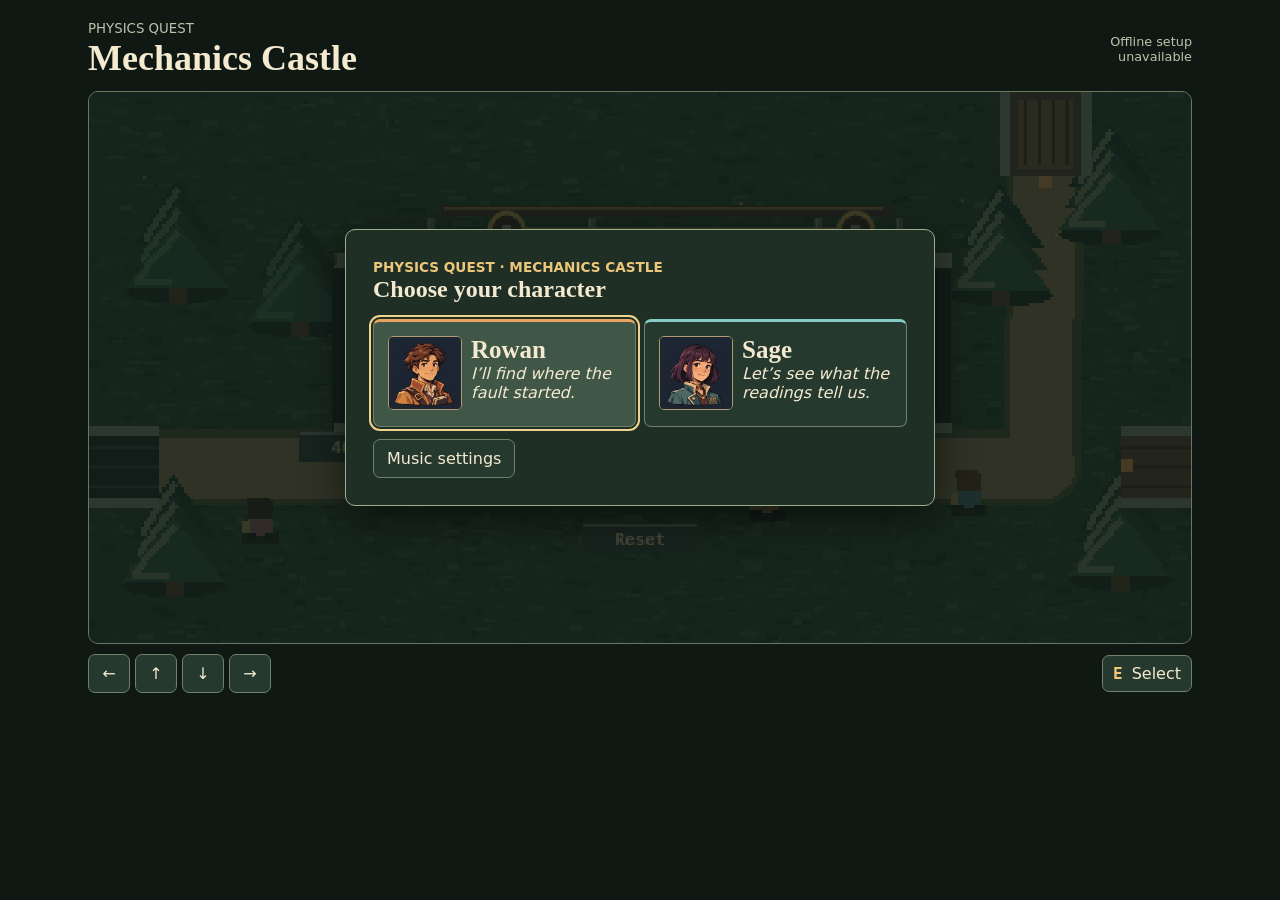
==== index.html @ 1dc8e298 "initial commit" ====
<!doctype html>
<html lang="en"><head><meta charset="utf-8"><meta name="viewport" content="width=device-width,initial-scale=1"><title>Physics Quest · Mechanics Castle</title>
<meta name="theme-color" content="#101813">
<link rel="manifest" href="manifest.webmanifest">
<link rel="icon" type="image/png" sizes="192x192" href="icons/icon-192.png">
<link rel="apple-touch-icon" sizes="180x180" href="icons/apple-touch-icon.png">
<script defer src="pwa.js"></script>
<link rel="preload" as="image" href="art/portraits/rowan.webp"><link rel="preload" as="image" href="art/portraits/sage.webp"><link rel="preload" as="image" href="art/portraits/mira-relieved.webp">
<style>
*{box-sizing:border-box}body{margin:0;background:#101813;color:#f4ead0;font:16px system-ui,sans-serif}main{max-width:1140px;margin:auto;padding:18px}header{display:flex;align-items:center;justify-content:space-between;gap:12px;margin-bottom:12px}h1,h2,h3{font-family:Georgia,serif;margin:0}h1{font-size:clamp(22px,4vw,36px)}small,.muted{color:#b9c5ab}button{font:inherit;color:#f4ead0;background:#26392e;border:1px solid #70816b;border-radius:7px;padding:9px 13px;cursor:pointer}button:hover,button:focus-visible{background:#405747;outline:2px solid #efd28b;outline-offset:2px}button:disabled{opacity:.5;cursor:default}.gold{background:#edc779;color:#251d12;border-color:#edc779;font-weight:700}.gold:hover,.gold:focus-visible{background:#ffe5aa}.stage{position:relative;border:1px solid #697860;border-radius:10px;overflow:hidden;background:#17241c}.frame{position:relative}canvas{width:100%;display:block;image-rendering:pixelated;aspect-ratio:2/1;background:#29362c}.modal{position:absolute;inset:0;background:#0b1510bd;display:grid;place-items:center;padding:12px;z-index:2}.sheet{width:min(590px,100%);max-height:100%;overflow:auto;background:#202f26;border:1px solid #9baf8c;padding:clamp(12px,3vw,27px);border-radius:10px;box-shadow:0 12px 40px #0008}.sheet p{line-height:1.5}.choices,.actions,.touch{display:flex;gap:8px;flex-wrap:wrap}.avatar{flex:1;text-align:left;min-width:145px;padding:14px}.avatar strong{display:block;font: bold 25px Georgia,serif}.avatar i{display:block}.avatar:first-child{border-top:3px solid #e7a35f}.avatar:last-child{border-top:3px solid #86cbc5}.status{padding:13px 16px;min-height:125px}.topline{display:flex;justify-content:space-between;gap:8px;align-items:baseline}.status p{margin:7px 0 10px;line-height:1.4}.touch{justify-content:space-between;margin-top:10px;align-items:center}.pad{display:flex;gap:5px}.pad button{touch-action:none;min-width:42px}.tag{color:#edc779;font-size:.85rem;font-weight:700}.selected{border-color:#efcf82;background:#485039}.meter{height:6px;background:#334139;border-radius:5px;overflow:hidden;margin:10px 0}.meter span{display:block;height:100%;background:#edc779}hr{border:0;border-top:1px solid #586b57}.notes{display:grid;gap:8px}details{padding:8px;background:#29392d;border-radius:4px}summary{cursor:pointer}button[hidden],div[hidden]{display:none}@media(max-width:600px){main{padding:8px}canvas{aspect-ratio:1.6;object-fit:contain}.sheet h2{font-size:22px}.sheet p{margin:7px 0}.touch small{display:none}}

.sheet.comic{width:min(650px,100%);padding:0;background:#eee0bd;color:#242935;border:3px solid #242935;border-radius:3px}
.sheet.comic{display:grid;grid-template-columns:34% 1fr;align-items:stretch}.comic-art{min-height:clamp(152px,29vw,312px);background-color:#263f49;background-image:url(comic.webp),radial-gradient(circle at 75% 25%,#cec19a 3%,transparent 25%),linear-gradient(152deg,#274852 0 38%,#73816a 39% 48%,#33413b 49%);background-size:300% 100%,cover,cover;background-repeat:no-repeat;background-position:0% 50%;border-right:4px solid #202530;animation:panel-in .44s ease-out both}
.panel-1{background-position:50% 50%;animation:panel-in .44s ease-out both, tremor .18s linear .3s 2}
.panel-2{background-position:100% 53%}
.comic-caption{align-self:center;padding:clamp(10px,2vw,20px)}.comic-caption p{margin:7px 0 12px}.comic-caption .tag{color:#674226}.comic-caption h2{font-size:clamp(22px,4vw,34px)}.comic-caption button{padding:6px 12px}
.map-section{margin:10px 0}.map-section h3{margin-bottom:4px}.map-grid{display:grid;grid-template-columns:repeat(3,minmax(0,1fr));gap:4px}.map-room{background:#34473d;border:1px solid #728473;text-align:center;padding:6px 3px;font-size:.8rem}.map-room.here{border-color:#ebca80;color:#ffdf99}
@keyframes panel-in{from{opacity:.2;filter:brightness(1.22)}to{opacity:1;filter:brightness(1)}}@keyframes tremor{25%{transform:translateX(2px)}75%{transform:translateX(-2px)}}@media(prefers-reduced-motion:reduce){.comic-art{animation:none}}@media(max-width:600px){.frame:has(.comic) canvas{min-height:270px}}

.sheet.interlude-sheet{display:block;background:#142223;color:#fff1c9}
.interlude{position:relative;isolation:isolate;min-height:clamp(215px,27vw,320px);display:grid;grid-template-rows:1fr auto;overflow:hidden}
.interlude-view{position:absolute;inset:-12%;z-index:-2;background:url(comic.webp) left 44% / 300% auto no-repeat;animation:establish 11s ease-out both}
.scene-1 .interlude-view{background-position:right 38%;animation:approach 11s ease-out both}
.interlude:before{content:'';position:absolute;inset:0;z-index:-1;background:linear-gradient(transparent,#101817af 42%,#101817 92%)}
.crawl-window{align-self:end;overflow:hidden;padding:0 22px;margin:35px 0 0;mask-image:linear-gradient(transparent,#000 25%)}
.crawl-window p{margin:0 auto;padding:17px 0 4px;max-width:46ch;font:clamp(17px,2vw,23px)/1.42 Georgia,serif;text-shadow:0 2px 3px #000;animation:caption-scroll 6.5s ease-out both}
.interlude-actions{padding:10px 22px 17px}
@keyframes caption-scroll{from{transform:translateY(100%);opacity:0}18%{opacity:1}to{transform:translateY(0);opacity:1}}
@keyframes establish{from{transform:scale(1.23) translateY(8%)}to{transform:scale(1.03) translateY(-4%)}}
@keyframes approach{from{transform:scale(1.02) translateY(-7%)}to{transform:scale(1.21) translateY(6%)}}
@media(prefers-reduced-motion:reduce){.interlude-view,.crawl-window p{animation:none!important}}
 .sheet.vista{padding:0;max-width:640px;overflow:auto}.valley-view{height:clamp(90px,22vw,240px);background:#567261 url(art/valley.webp) center 56%/cover no-repeat}.valley-caption{padding:16px 20px}.valley-caption p{margin:7px 0 12px}
.region-map{width:100%;display:block;margin:12px 0;border:2px solid #998459;border-radius:4px}
.key-choice{outline:2px solid #ffe29b;outline-offset:2px} .dialog-choices{display:grid;gap:8px} .dialog-choices button{text-align:left}
.dialog-choices button:hover:not(:focus-visible):not(.key-choice){background:#26392e;outline:none}
.dialog-choices button.asked:hover:not(:focus-visible):not(.key-choice){background:#353e36}
.operator-prompt{color:#f7d891;font-weight:700}.operator-prompt[hidden]{display:none}
.map-plan{font-size:.85rem;margin:5px 0;color:#d7d8b4}.notes+h3{margin-top:12px}
.asked{background:#353e36;color:#abb3a3;border-color:#60695d}.sheet.robot-story{display:grid;grid-template-columns:36% 1fr;padding:0;background:#eee0bd;color:#242935}.robot-art{background-image:url(art/guardian-comic.webp);background-size:300% 100%;min-height:275px;animation:panel-in .44s ease-out both}.robot-art.panel-0{background-position:left}.robot-art.panel-1{background-position:center}.robot-art.panel-2{background-position:right}@media(prefers-reduced-motion:reduce){.robot-art{animation:none}}
 .sheet.research-sheet{width:96%;max-width:950px;padding:0;background:#eadbb2;color:#312b24;border:4px solid #6f553b;box-shadow:0 8px 55px #000b;border-radius:3px}
.plan-paper{padding:clamp(10px,3vw,28px)}.plan-paper.book{background:#f0e2bd}.plan-paper.terminal{background:#e0e5cf}.plan-source{font-size:.86rem;text-transform:uppercase;letter-spacing:.09em;color:#625443;font-weight:750}
.plan-grid{display:grid;grid-template-columns:1.1fr 1fr;gap:clamp(8px,2vw,24px);align-items:center;margin:12px 0}.plan-grid h3{font-size:1rem}.plan-grid p{margin:5px 0 12px}.plan-diagram{margin:0;padding:8px;border:1px solid #a49273;background:#f7ecd3}.plan-diagram svg{display:block;width:100%}.plan-diagram figcaption{color:#544739;font-size:.87rem;text-align:center}
@media(max-width:620px){.plan-grid{grid-template-columns:1fr}.plan-diagram svg{max-height:130px}.sheet.robot-story{grid-template-columns:33% 1fr}}
.controller-actions kbd{display:inline-block;font-weight:750;margin-right:.25rem;color:#f0ca7a}.controller-actions{gap:5px}.controller-actions button{padding:8px 10px}.title-choices{margin-top:16px}.touch{align-items:center}.status[hidden]{display:none}
#resume button{margin-top:12px}
.journal-tabs{margin:12px 0;border-bottom:1px solid #586b57;padding-bottom:10px}
.journal-tabs [aria-current="true"]{color:#ffdf99;border-color:#e1bd75}
.journal-list{display:grid;gap:6px;margin:8px 0}.journal-list button{text-align:left}
.journal-checks{padding-left:22px}.journal-checks li{margin:5px 0}.journal-checks .done{color:#b9d4a0}
.instrument-reading{font-variant-numeric:tabular-nums}.instrument-reading li{margin:6px 0}
.sheet.field-sheet{width:min(650px,100%);padding:clamp(11px,2vw,23px);font-variant-numeric:tabular-nums}
.field-sheet p{margin:7px 0 10px}
.frame:has(.field-sheet)>canvas{min-height:430px}
#field-diagram{width:100%;max-height:195px;aspect-ratio:540/226;object-fit:contain;image-rendering:auto;background:#142721;border:1px solid #597567;border-radius:5px}
.field-actions{margin-top:10px}
@media(max-width:600px){.field-sheet button{padding:8px 10px}}
.plan-source{display:block}.tool-unlock{margin:12px 0;color:#624926;font-weight:750}
@keyframes portrait-in{from{opacity:.42;transform:translateX(-5px)}to{opacity:1;transform:none}}
@keyframes equipment-ready{50%{background:#f8edc5}}
.tool-unlock{display:inline-block;padding:4px 8px;border:1px solid #b79b6c;border-radius:4px;animation:equipment-ready .6s ease-out}
.sheet.speaker-sheet{width:min(680px,100%);background:linear-gradient(155deg,#293348,#17212f);border:1px solid #a69469;box-shadow:0 0 0 2px #121821,0 12px 40px #0009}
.speaker-turn{display:grid;grid-template-columns:clamp(76px,17vw,135px) minmax(0,1fr);gap:clamp(12px,2vw,22px);align-items:start;margin:0 0 14px}
.speaker-portrait{display:block;width:100%;height:auto;aspect-ratio:1;object-fit:contain;background:#202735;border:1px solid #af9b73;border-radius:5px;animation:portrait-in .17s ease-out}
.speaker-turn h2{color:#f1ce88}.speaker-text{display:grid;margin:5px 0;line-height:1.5}.speaker-text span{grid-area:1/1}.speech-reserve{visibility:hidden}
.sr-only{position:absolute;width:1px;height:1px;overflow:hidden;clip-path:inset(50%)}
.speaker-sheet button{background:#263649;border-color:#758397}.speaker-sheet button.asked{background:#28323f;color:#bcc3c8}
.speaker-sheet .gold{background:#edc779;color:#251d12;border-color:#edc779}
.speaker-sheet .key-choice{outline-color:#ffe29b}.speaker-sheet .gold:hover,.speaker-sheet .gold:focus-visible{background:#ffe5aa}
.speaker-sheet .dialog-choices button:hover:not(:focus-visible):not(.key-choice){background:#263649}
.speaker-sheet .dialog-choices button.asked:hover:not(:focus-visible):not(.key-choice){background:#28323f}
.avatar .speaker-portrait{float:left;width:clamp(44px,7vw,74px);margin:0 9px 2px 0}
@media(max-width:600px){.frame:has(.speaker-sheet) canvas{min-height:278px}.speaker-turn{gap:10px}}
@media(prefers-reduced-motion:reduce){.speaker-portrait,.tool-unlock{animation:none}}
#offline-status{font-size:.8rem;color:#b9c5ab;max-width:14ch;text-align:right;margin:0}
</style></head><body><main><header><div><small>PHYSICS QUEST</small><h1>Mechanics Castle</h1></div><p id="offline-status" role="status" hidden></p></header>
<section class="stage" aria-label="Mechanics Castle game"><div class="frame"><canvas width="720" height="360" aria-label="Top-down view of the current room"></canvas><div class="modal" id="modal" hidden><div class="sheet" id="sheet" role="dialog" aria-modal="true" aria-label="Game dialogue"></div></div></div>
<div class="status" id="status" hidden><div class="topline"><h2 id="room"></h2><span class="tag" id="floor"></span></div><div class="meter" id="completion" role="progressbar" aria-label="Mechanics Castle completion" aria-valuemin="0" aria-valuemax="7" aria-valuenow="0"><span id="progress"></span></div><p class="operator-prompt" id="operator-prompt" aria-live="polite" hidden></p><p id="feedback" aria-live="polite"></p><div class="actions" id="actions"></div></div></section>
<footer class="touch"><div class="pad" aria-label="Directional pad"><button data-key="ArrowLeft" aria-label="Left">←</button><button data-key="ArrowUp" aria-label="Up">↑</button><button data-key="ArrowDown" aria-label="Down">↓</button><button data-key="ArrowRight" aria-label="Right">→</button></div><div class="choices controller-actions"><button id="interact"><kbd>E</kbd> Select</button><button id="card" hidden><kbd>C</kbd> Back / Card</button><button id="notes" hidden><kbd>N</kbd> Research</button><button id="menu" hidden><kbd>P</kbd> Menu</button></div></footer></main>
<script src="audio/music-manager.js"></script>
<script src="scenery.js"></script>
<script src="gameplay.js"></script>
<script src="science-labs.js"></script>
<script src="valley-investigations.js"></script>
<script src="portraits.js"></script>
<script>
'use strict';
const rooms = [
 {name:'Castle approach', floor:'Intro', kind:'lift', title:'Which way will it move?', card:'Gravity pulls the lift down. The rope pulls up. Which force needs to be larger to start lifting the platform?', goal:'Mira is stranded on the lift. Approach the marked controls and inspect the counterweights.', options:['Light counterweight','Heavy counterweight'], result:['The downward force wins. The platform settles lower.','The rope pulls harder than gravity pulls down. Mira reaches the landing.'], win:1},
 {name:'Cart track', floor:'First floor', kind:'cart', title:'Watch the gaps', card:'The tracker marks the cart at equal time intervals. Wider gaps mean the cart traveled farther in the same amount of time.', goal:'The gate opens briefly. Find the release setting that gets the cart there during the opening.', options:['Shallow ramp','Steep ramp'], result:['The cart arrives after the gate closes. Its position marks are close together.','The cart reaches the gate in time. The growing gaps show it speeding up.'], win:1},
 {name:'Lever gate', floor:'First floor', kind:'lever', title:'Farther from the hinge', card:'The same perpendicular pull produces a greater torque farther from the hinge. Look for the pivot before choosing a handle.', goal:'Use the same pull at either handle to turn the gate against its latch.', options:['Near handle','Far handle'],result:['The gate shifts, but the latch holds.','The longer lever arm produces enough torque to open the gate.'],win:1},
 {name:'Transfer track',floor:'Second floor',kind:'transfer',title:'Mass, speed, and direction',card:'Momentum depends on mass and velocity. At the same speed, the heavier cart has more momentum to share when the carts couple.',goal:'Choose an incoming cart that can move the receiving cart far enough to trip the latch. Both start at the same launch speed.',options:['4 kg cart','2 kg cart'],result:['The coupled carts reach the latch.','The carts couple and move, but stop short of the latch.'],win:0},
 {name:'Balancing bridge',floor:'Second floor',kind:'bridge',title:'Balance around the pivot',card:'A lighter load can balance a heavier load by sitting farther from the pivot. Compare the mass and distance on each side.',goal:'Balance a 4 kg load that sits 1 m left of the pivot. Place a 2 kg counterweight on the right.',options:['1 m from pivot','2 m from pivot','3 m from pivot'],result:['The fixed load still tips the bridge left.','The turning effects balance. The bridge stays level.','The counterweight tips the bridge right.'],win:1},
 {name:'Hydraulic gate',floor:'Second floor',kind:'fluid',title:'One pressure, two pistons',card:'At the same pressure, a larger piston pushes with more force. For the same volume of fluid, it also moves a shorter distance.',goal:'Both pistons get the same pressure. Choose the one that can lift the heavy gate.',options:['Wide piston','Narrow piston'],result:['The wide piston moves a short distance with enough force to lift the gate.','The narrow piston moves farther unloaded. Under the gate, it cannot lift the load.'],win:0},
 {name:'Flywheel Guardian',floor:'Guardian chamber',kind:'boss',title:'Opposing momentum',card:'Match the guardian’s momentum magnitude and launch in the opposite direction. The carts must have zero total momentum for the brake to engage.',goal:'Read the guardian’s direction. Select a cart and launch it from the opposite end of the track.',options:['2 kg × 3 m/s','5 kg × 2 m/s']}
];
const canvas=document.querySelector('canvas'), ctx=canvas.getContext('2d');
const $=id=>document.getElementById(id);
const keys=new Set();
const avatars={Rowan:{coat:'#b35f35',hair:'#43251d',line:'I’ll find where the fault started.'},Sage:{coat:'#3e9b98',hair:'#372447',line:'Let’s see what the readings tell us.'}};
const consolePoint={x:360,y:260}, exit={x:650,y:178};
let avatar='', roomIndex=0, player={x:80,y:245,facing:'south',walking:false}, acquired=new Set();
let passed=false, busy=false, previous=0, time=0, animation=null, finished=false, uiZone='', attemptId=0;
const room=()=>rooms[roomIndex];
let choosing=false, choiceIndex=0, onTitle=true, sessionId=0;
let roomTransition=null, roomEntry=null;
let speech=null, repairFlash=null;
const motionPreference=window.matchMedia?.('(prefers-reduced-motion: reduce)');
const reducedMotion=()=>Boolean(motionPreference?.matches);
const gameMode=()=>adventure.state({onTitle,modal:!$('modal').hidden,choosing,busy,avatar,transitioning:Boolean(roomTransition)});
function canMove(){return gameMode()==='exploration';}
function canSelect(){return ['overlay','apparatus'].includes(gameMode());}
function selectDirection(direction){
 const lab=currentLab();
 if(lab?.adjust&&choosing&&$('modal').hidden){
  scienceLabs.adjust(lab,['ArrowLeft','ArrowDown'].includes(direction)?-1:1);
  say(dialInstructions(lab));
  renderActions();return;
 }
 if(canSelect())setChoice(choiceIndex+(['ArrowLeft','ArrowUp'].includes(direction)?-1:1));
}
function bringIntoView(choice){
 if(!$('modal').hidden){
  const sheet=$('sheet'), item=choice.getBoundingClientRect(), panel=sheet.getBoundingClientRect();
  if(item.bottom>panel.bottom-8)sheet.scrollTop+=item.bottom-panel.bottom+8;
  if(item.top<panel.top+8)sheet.scrollTop-=panel.top-item.top+8;
 }
}
function menuButtons(){
 if(!$('modal').hidden)return [...$('sheet').querySelectorAll('button, summary')].filter(item=>!item.disabled);
 return choosing?[...$('actions').children].filter(item=>!item.disabled):[];
}
function setChoice(index){
 const choices=menuButtons();
 if(!choices.length)return;
 choiceIndex=(index+choices.length)%choices.length;
 choices.forEach((choice,i)=>choice.classList.toggle('key-choice',i===choiceIndex));
 choices[choiceIndex].focus({preventScroll:true});
 if(!speech||speech.complete||choiceIndex!==0)bringIntoView(choices[choiceIndex]);
}
function confirmChoice(){
 if(speech&&!speech.complete){revealSpeech();return;}
 if(choosing&&$('modal').hidden&&currentLab()?.adjust){runLabDial();return;}
 const choices=menuButtons();
 if(choices.length){choices[Math.min(choiceIndex,choices.length-1)].click();return;}
 interact();
}
function cancelChoice(){
 if(!$('modal').hidden){
  const dismiss=$('sheet').querySelector('#dismiss, #comic-skip');
  dismiss?.click();
  return;
 }
 if(busy||roomTransition)return;
 if(cancelLabControl())return;
 if(choosing){choosing=false;renderActions();return;}
 discovery();
}
const close=()=>{speech=null;$('sheet').classList.remove('vista','research-sheet','robot-story','speaker-sheet','field-sheet');$('modal').hidden=true;keys.clear();syncUtilityButtons();$('interact').focus({preventScroll:true});};
function dialog(html,{focus=true}={}){
 speech=null;
 $('sheet').classList.remove('research-sheet','robot-story','speaker-sheet','field-sheet');
 keys.clear();padKeys.clear();choiceIndex=0;$('sheet').innerHTML=html;$('modal').hidden=false;syncUtilityButtons();
 $('sheet').scrollTop=0;
 for(const direction of priorPadDirections)blockedPadDirections.add(direction);
 if(focus)setChoice(0);
}
function portraitMarkup(name,mood){
 const portrait=portraits.get(name,mood);
 return portrait?'<img class="speaker-portrait" src="'+portrait+'" alt="" width="240" height="240">':'';
}
function showSpeech(name,message,mood,actions,{focus=true}={}){
 dialog('<div class="speaker-turn">'+portraitMarkup(name,mood)+'<div><h2>'+name+'</h2>'+
  '<p class="speaker-text"><span class="sr-only" aria-live="polite">'+message+'</span>'+
  '<span class="speech-reserve" aria-hidden="true">'+message+'</span>'+
  '<span id="speech-text" aria-hidden="true"></span></p></div></div>'+actions,{focus:false});
 $('sheet').classList.add('speaker-sheet');
 speech={text:message,start:performance.now(),count:0,complete:false};
 if(reducedMotion())revealSpeech();
 else{advanceSpeech(speech.start);syncUtilityButtons();}
 if(focus)setChoice(0);
}
function revealSpeech(){
 $('speech-text').textContent=speech.text;
 speech.complete=true;
 syncUtilityButtons();
}
function advanceSpeech(now){
 if(!speech||speech.complete)return;
 const count=Math.min(speech.text.length,4+Math.max(0,Math.floor((now-speech.start)/13)));
 if(count===speech.text.length){revealSpeech();return;}
 if(count!==speech.count){
  $('speech-text').textContent=speech.text.slice(0,count);
  speech.count=count;
 }
}
function button(parent,label,handler,style=''){
 const el=document.createElement('button');el.textContent=label;el.className=style;
 el.addEventListener('click',handler);parent.append(el);return el;
}
function openMusicSettings(back){
 dialog('<h2>Music settings</h2><p id="music-level" aria-live="polite"></p><div class="choices" id="music-buttons"></div><hr><button class="gold" id="dismiss">Back</button>');
 function refresh(){
  $('music-level').textContent='Music volume · '+music.volume+'%'+(music.muted?' · Muted':'');
  mute.textContent=music.muted?'Unmute':'Mute';
 }
 function adjust(step){music.setPreferences(music.volume+step,music.muted);refresh();}
 button($('music-buttons'),'Volume −5%',()=>adjust(-5));
 button($('music-buttons'),'Volume +5%',()=>adjust(5));
 const mute=button($('music-buttons'),'Mute',()=>{music.setPreferences(music.volume,!music.muted);refresh();});
 $('dismiss').onclick=back;
 refresh();
 setChoice(0);
}
function say(text){$('feedback').textContent=text;}
function intro(){
 music.setTheme(null);
 setTitleScreen(true);
 dialog('<span class="tag">PHYSICS QUEST · MECHANICS CASTLE</span><h2>Choose your character</h2><div class="choices title-choices" id="avatars"></div><div id="resume"></div>');
 for(const name of Object.keys(avatars)){
  const choice=button($('avatars'),name,()=>chooseStart(name),'avatar');
  choice.innerHTML=portraitMarkup(name)+'<strong>'+name+'</strong><i>'+avatars[name].line+'</i>';
 }
 if(avatar||savedRun)button($('resume'),avatar?'Resume current run':'Continue as '+savedRun.avatar+' · '+rooms[savedRun.room].name,resumeRun);
 if(avatar||savedRun||checkpoint)button($('resume'),'Reset saved progress',confirmResetProgress);
 button($('resume'),'Music settings',()=>openMusicSettings(intro));
 setChoice(0);
}
function start(name){avatar=name;close();loadRoom(0);}
function loadRoom(index){
 attemptId++;roomIndex=index;player={x:80,y:245,facing:'south',walking:false};happyReset();
 $('room').textContent=room().name;$('floor').textContent=room().floor;
 say(room().goal);renderActions();
}
function happyReset(){choosing=false;choiceIndex=0;passed=false;busy=false;animation=null;uiZone='';}
function notebook(){
 if(canMove())showNotebook();
}
function showNotebook(section='objectives',selectedCard){
 const tabs=[['objectives','Objectives'],['discoveries','Discoveries'],['equipment','Equipment']];
 const checkLine=(done,name,stage='Pending')=>'<li class="'+(done?'done':'')+'">'+name+' · '+(done?'Complete':stage)+'</li>';
 let page='';
 if(section==='objectives'){
  const checks=planOwners.filter(id=>id<6).map(id=>checkLine(reported.has(id),operators[id][4],solved.has(id)?'Report to '+operators[id][0]:'Pending')).join('');
  const route=surveyRead?'Survey recorded. Take the ridge road east to the dome. The service gate opens from Sandstone Pass.':'The survey marker is across the East Garden drawbridge.';
  page='<h3>Current objective</h3><p>'+objective()+'</p><h3>Mechanics Castle</h3><p>'+confirmedCount()+'/6 safety checks confirmed</p><ul class="journal-checks">'+checks+checkLine(finished,'Flywheel Guardian restart',reported.has(6)?'Read the diagnostics':solved.has(6)?'Report to '+operators[6][0]:'Pending')+'</ul><h3>Valley route</h3><ul class="journal-checks">'+checkLine(surveyRead,'East Garden survey','Optional')+checkLine(arrived,'E&amp;M Observatory entrance',finished?'Follow the ridge road east':'Unlock by restoring the Guardian')+'</ul><p>'+route+'</p>';
  if(finished){
   page+='<h3>Optional field investigations</h3><ul class="journal-checks">';
   for(const [id,station] of Object.entries(valleyInvestigations.stations)){
    const result=fieldReports.get(Number(id));
    page+='<li'+(result?' class="done"':'')+'><strong>'+station.name+'</strong> · '+station.site+
     (result?'<br>Prediction: '+station.choices[result.prediction]+'. '+valleyInvestigations.summary(Number(id),result):'')+'</li>';
   }
   page+='</ul>';
  }
 }else if(section==='discoveries'){
  page='<h3>Discovery cards · '+recovered.size+'/'+planOwners.length+'</h3><div class="journal-list" id="journal-cards"></div>'+
   (recovered.size?'':'<p>Inspect a drafting table, book, or computer in a research room to collect a card.</p>');
 }else{
  page='<h3>Available equipment</h3>';
  for(const [name,description] of Object.entries(scienceLabs.instruments)){
   if(!acquired.has(name))continue;
   const roomsRead=planOwners.filter(id=>scienceLabs.instrumentByRoom[id]===name&&recordedReadings.has(id)).map(id=>rooms[id].name);
   page+='<p><strong>'+name+'</strong><br>'+description+(roomsRead.length?'<br><small>Readings taken at '+roomsRead.join(', ')+'.</small>':'')+'</p>';
  }
  if(!acquired.size)page+='<p>New instruments come with the plans that teach you how to use them.</p>';
  else page+='<p class="muted">Use Research near an apparatus to take a reading.</p>';
 }
 const nav=tabs.map(([id,name])=>'<button id="journal-'+id+'"'+(id===section?' aria-current="true"':'')+'>'+name+'</button>').join('');
 dialog('<h2>Field notebook</h2><div class="choices journal-tabs">'+nav+'<button id="map">Map</button></div>'+page+'<hr><button class="gold" id="dismiss">Back to the room</button>',{focus:false});
 for(const [id] of tabs)$('journal-'+id).onclick=()=>showNotebook(id);
 $('map').onclick=mapView;
 $('dismiss').onclick=close;
 if(section==='discoveries'){
  const cards=planOwners.filter(id=>recovered.has(id));
  for(const id of cards)button($('journal-cards'),plans[id].title,()=>openPlan(id,false,undefined,()=>showNotebook('discoveries',id)));
  setChoice(cards.length?tabs.length+1+Math.max(0,cards.indexOf(selectedCard)):tabs.findIndex(([id])=>id===section));
 }else setChoice(tabs.findIndex(([id])=>id===section));
}
function ending(){
 finished=true;
 saveCheckpoint(10);
 refreshProgress();
 renderActions();
 guardianComic();
}

$('interact').onclick=confirmChoice;$('notes').onclick=useResearchTool;$('card').onclick=()=>usingPadLabels?goBack():cancelChoice();
function useResearchTool(){
 if(!canMove())return;
 const target=activeInteraction();
 if(target?.kind==='plan'){openPlan(room().planOwner,true,nearbySource());return;}
 const lab=currentLab();
 const control=target?.kind==='lab'?target.control:
  lab&&labDone()?scienceLabs.targets(lab).find(item=>item.id!=='reset'&&nearby(item.point,34)):null;
 if(control&&recovered.has(roomIndex)&&acquired.has(scienceLabs.instrumentByRoom[roomIndex])){
  takeReading(lab,control);
  return;
 }
 notebook();
}
function takeReading(lab,control){
 const instrument=scienceLabs.instrumentByRoom[lab.room];
 const first=!recordedReadings.has(lab.room);
 if(first){recordedReadings.add(lab.room);saveProgress();}
 const lines=scienceLabs.measurements(lab,control);
 const message=first?'Reading recorded in the Field Notebook.':'';
 const next=()=>{close();say(labDone()?objective():scienceLabs.goal(lab));};
 dialog('<h2>'+instrument+'</h2><p>'+rooms[lab.room].name+'</p><ul class="instrument-reading">'+lines.map(line=>'<li>'+line+'</li>').join('')+'</ul>'+(message?'<p class="muted">'+message+'</p>':'')+'<div class="choices"><button id="dismiss" class="gold">Back to the room</button><button id="reading-journal">Field Notebook</button></div>');
 $('dismiss').onclick=next;
 $('reading-journal').onclick=()=>showNotebook('equipment');
}
function goBack(){
 if(canSelect()||currentLab()?.carry)cancelChoice();
}
const inputActions={e:confirmChoice,c:cancelChoice,escape:goBack,n:useResearchTool,p:repairFrontMenu,x:useResearchTool};
const bindings={w:'ArrowUp',a:'ArrowLeft',s:'ArrowDown',d:'ArrowRight'};
window.addEventListener('keydown',e=>{
 const key=e.key.toLowerCase();
 const direction=bindings[key]||e.key;
 if(direction.startsWith('Arrow')){
  e.preventDefault();
  if(canSelect()){
   if(!e.repeat||$('modal').hidden)selectDirection(direction);
  }else if(canMove())keys.add(direction);
  return;
 }
 const action=inputActions[key];
 if(action){e.preventDefault();if(!e.repeat)action();}
 if(e.repeat&&['Enter',' '].includes(e.key))e.preventDefault();
});
window.addEventListener('keyup',e=>keys.delete(bindings[e.key.toLowerCase()]||e.key));
window.addEventListener('blur',()=>keys.clear());
document.querySelectorAll('[data-key]').forEach(el=>{
 el.onpointerdown=e=>{e.preventDefault();
  if(canSelect()){selectDirection(el.dataset.key);return;}
  if(!canMove())return;
  el.setPointerCapture(e.pointerId);keys.add(el.dataset.key);};
 el.onpointerup=el.onpointercancel=el.onlostpointercapture=()=>keys.delete(el.dataset.key);
});
const loadArt=name=>{const asset=new Image();asset.src='art/'+name;return asset;};
const roomImages=Array.from({length:24},(_,i)=>loadArt('room-'+i+'.webp'));
const foregroundArt=loadArt('foreground.png');
const personImages=Object.fromEntries([['#b35f35','rowan'],['#3e9b98','sage'],['#9b759a','mira'],['#817eaa','inez'],['#bf9360','teo']].map(([tone,name])=>[tone,loadArt(name+'-directions.png')]));
const vehicleImages={cart:loadArt('cart.png'),receiver:loadArt('receiver.png'),guardian:loadArt('guardian.png')};
const rect=(x,y,w,h,c)=>{ctx.fillStyle=c;ctx.fillRect(Math.round(x),Math.round(y),w,h);};
function label(text,x,y,color='#f4ead0',size=14){
 ctx.fillStyle=color;ctx.font='bold '+size+'px monospace';ctx.textAlign='center';ctx.fillText(text,x,y);
}
function line(x,y,x2,y2,color,width=3){
 ctx.strokeStyle=color;ctx.lineWidth=width;ctx.beginPath();ctx.moveTo(x,y);ctx.lineTo(x2,y2);ctx.stroke();
}
function sprite(x,y,look,walking=false,facing='east'){
 const img=personImages[look.coat];
 if(img?.complete&&img.naturalWidth){
  const step=walking?Math.floor(time*7)%2+1:0;
  ctx.drawImage(img,step*24,28*(['east','west','south','north'].indexOf(facing)),24,28,x-16,y-22,32,36);
  return;
 }
 rect(x-12,y+7,24,7,'#10191288');rect(x-8,y-3,16,12,look.coat);
 rect(x-9,y+7,6,5,'#252a31');rect(x+3,y+7+(walking?Math.sin(time*19)*4:0),6,5,'#252a31');
 rect(x-8,y-14,16,12,look.hair);if(facing!=='north'){rect(x-6,y-10,12,9,'#e9ba89');rect(x+(facing==='west'?-4:2),y-7,2,2,'#332b28');if(facing==='south')rect(x-4,y-7,2,2,'#332b28');}rect(x-9,y-16,15,5,look.hair);
 rect(x-12,y-1,5,8,'#b8a16a');
}
function cart(x,y,color,w=37){
 const img=vehicleImages[color==='#a8584a'?'guardian':color==='#849b8b'?'receiver':'cart'];
 if(img.complete&&img.naturalWidth){ctx.drawImage(img,x-w/2,y-23,w,30);return;}
 rect(x-w/2,y-16,w,14,color);rect(x-w/2+3,y-13,w-6,3,'#f5ddb76b');
 rect(x-w/2+4,y-3,8,8,'#1c2222');rect(x+w/2-12,y-3,8,8,'#1c2222');
}
function liftArt(a,p,lab){
 const rim=115, platform=rim+(a?(a.win?85*(1-p):85+12*p):85);
 const weight=134+(a?(a.win?85*p:-12*p):0);
 const stone='#677a70', edge='#9ba68e', brass='#d5ad66';
 rect(159,110,404,111,'#253a37');
 rect(172,115,382,94,'#142726');
 rect(183,117,360,92,'#101c20');
 for(let row=0;row<5;row++){
  const y=119+row*18;
  rect(173+row*3,y,30-row*3,16,stone);
  rect(524,y,29-row*3,16,stone);
  rect(202,y,322,2,'#283c3b');
 }
 rect(201,203,323,12,'#334949');
 for(let x=208;x<520;x+=30)rect(x,208,20,2,'#50615a');
 rect(160,105,404,10,edge);rect(160,216,404,7,edge);
 for(let x=160;x<564;x+=26)rect(x,106,2,8,'#56675e');
 rect(219,105,113,17,'#907756');
 for(let x=222;x<333;x+=11)rect(x,106,2,14,'#574632');
 for(const x of [221,326,474,527]){
  rect(x,82,5,131,'#6f8075');rect(x+1,83,1,129,'#a0a990');
 }
 rect(230,74,294,7,'#504339');rect(232,75,287,2,'#9b8057');
 const py=90;
 line(273,py,501,py,brass,3);
 line(273,py,273,platform-6,brass,3);
 line(501,py,501,weight-3,brass,3);
 for(const x of [273,501]){
  ctx.fillStyle='#4b3932';ctx.beginPath();ctx.arc(x,py,11,0,Math.PI*2);ctx.fill();
  ctx.strokeStyle=brass;ctx.lineWidth=3;ctx.stroke();
  rect(x-3,py-3,6,6,edge);
 }
 rect(235,platform-6,76,13,'#442f24');rect(235,platform-7,76,5,'#dcb078');
 for(let x=240;x<309;x+=10)rect(x,platform-6,2,8,'#926448');
 if(lab.load){
  rect(477,weight-5,48,19,'#4f5352');rect(479,weight-4,44,3,'#b3b7a9');
  label(lab.load+' N',501,weight+10,'#efdfad',11);
 }else{
  line(501,weight-4,501,weight+7,brass,3);
  line(501,weight+7,508,weight+7,brass,3);
 }
 if(!solved.has(0))sprite(273,platform-10,miraLook);
}

function equipment(){
 const lab=currentLab();
 if(lab&&[1,2,3,4].includes(lab.room)){scienceLabs.draw(lab,time,{rect,line,label},labDone());return;}
 const a=animation,p=a?Math.min(1,(time-a.start)/.95):0;
 const gold='#f0cb78', steel='#849b8b', dark='#273833';
 const kind=room().kind;
 if(kind!=='lift'){
  rect(108,70,504,131,'#18272b');rect(114,75,492,121,dark);
  for(let x=120;x<605;x+=22)rect(x,189,14,2,'#465b56');
  rect(111,72,498,3,'#708379');
  rect(111,197,498,3,'#12222a');
 }
 if(kind==='lift'){
  liftArt(a,p,lab);
 }else if(kind==='fluid'){
  hydraulicArt(a,p,lab);
 }else{
  line(135,156,586,156,steel,6);
  const direction=lab.heading;
  const phase=(time%2)/2;
  const gx=a?(direction>0?245:475)+direction*(a.win?96:156)*p:passed?360:360+direction*(phase*150-75);
  const cx=a?(a.side>0?135:585)+(gx-(a.side>0?135:585))*Math.min(1,p*1.22):135;
  cart(cx,155,gold,a?.index===1?42:31);
  guardianArt(gx,158,finished);
  label(finished?'GUARDIAN ONLINE':passed?'BRAKE LOCKED':'FAULT MODE  '+(direction>0?'→':'←'),360,83);
  if(!passed)label('Brake '+lab.brakes+'/2',360,189);
  for(const i of [0,1,2,3,4,5]){
   rect(128+i*15,83,9,8,'#977160');rect(129+i*15,84,7,5,reported.has(i)?'#a4dba3':'#603a31');
  }
 }
 if(lab&&!labDone())scienceLabs.draw(lab,time,{rect,line,label});
}
function hydraulicArt(attempt,p,lab){
 const pressure=(attempt?.pressure??lab.values.hydraulic)+' kPa';
 const fluid='#66bab9',casing='#99a397', brass='#bd9565';
 rect(153,88,414,101,'#1c302f');
 line(238,174,475,174,'#77877d',16);
 if(lab.piston!==null)line(357,174,lab.piston===0?238:475,174,fluid,7);
 rect(322,148,70,34,'#4e6862');
 rect(327,151,60,27,'#1c312f');
 label(pressure,357,171,'#c8ede0',12);
 for(const [i,x,w] of [[0,238,92],[1,475,40]]){
  const stroke=attempt?.win&&attempt.index===i?24*p:0;
  const tip=141-stroke;
  const edge=x-w/2;
  rect(edge-5,121,w+10,64,'#263e39');
  rect(edge,tip+7,w,178-tip,fluid);
  rect(edge-4,121,5,66,casing);rect(edge+w,121,5,66,casing);
  rect(edge-5,180,w+10,6,casing);
  rect(edge,tip,w,8,'#b9bfb2');rect(edge+2,tip,w-4,2,'#e0dac7');
  rect(x-7,tip-23,14,23,'#99a097');rect(x-4,tip-23,4,23,'#d3c9a3');
  rect(x-49,tip-40,98,17,'#695543');rect(x-46,tip-40,92,4,brass);
  for(const rivet of [-42,41])rect(x+rivet,tip-35,3,3,'#dbc49b');
  label(i===0?'200 cm²':'80 cm²',x,199,'#e7d6aa',11);
  if(attempt&&attempt.index===i){
   const lift=attempt.force+' N · '+(attempt.win?'Lift':'Holds');
   label(lift,x,94,attempt.win?'#a5de9f':'#edb184',12);
  }
 }
}
function guardianArt(x,y,healthy){
 const metal=healthy?'#a0a98d':'#ab7156';
 rect(x-32,y-31,64,29,'#303739');rect(x-28,y-34,56,27,metal);
 for(const side of [-1,1]){
  rect(x+side*25-9,y-43,17,22,'#806349');
  rect(x+side*37-5,y-26,10,17,'#55473b');
 }
 rect(x-14,y-57,28,18,'#5d5547');rect(x-12,y-54,24,10,'#263a3e');
 rect(x-7,y-52,4,5,healthy?'#a1edad':'#f29362');rect(x+3,y-52,4,5,healthy?'#a1edad':'#f29362');
 ctx.fillStyle='#3b4545';ctx.beginPath();ctx.arc(x,y-20,13,0,Math.PI*2);ctx.fill();
 ctx.strokeStyle='#d0b578';ctx.lineWidth=3;ctx.stroke();
 const phase=passed?0:time*11;
 for(let i=0;i<3;i++){const a=phase+i*Math.PI*2/3;line(x,y-20,x+Math.cos(a)*9,y-20+Math.sin(a)*9,'#e3c296',2);}
 if(!passed&&Math.sin(time*16)>.7){line(x-37,y-34,x-45,y-40,'#f5ad70',2);line(x+41,y-32,x+47,y-39,'#de8a62',2);}
}
const rectangle=(x,y,a,b,c,d)=>x>a&&x<b&&y>c&&y<d;
function furnitureCollision(x,y){
 if(roomIndex===0&&rectangle(x,y,160,564,105,223))return true;
 if(roomIndex===9&&rectangle(x,y,421,451,204,218))return true;
 if(roomIndex===9&&rectangle(x,y,410,429,56,69))return true;
 const lab=currentLab();
 if(lab&&!labDone()){
  const reset=scienceLabs.resetConsole(lab.room);
  if(rectangle(x,y,reset.x-reset.width/2,reset.x+reset.width/2,reset.y-reset.height/2,reset.y+reset.height/2))return true;
 }
 if(roomIndex>=9&&roomIndex<16)return false;
 if(!lab&&room().kind&&rectangle(x,y,342,380,246,257))return true;
 if([35,85,143,197,265,325].some(tx=>rectangle(x,y,tx*2-13,tx*2+47,61,69)))return true;
 if([3,5,6,8].includes(roomIndex)&&[31,320].some(tx=>rectangle(x,y,tx*2,tx*2+36,266,289)))return true;
 if(![3,5,6,8].includes(roomIndex)&&[26,70,267,317].some(tx=>rectangle(x,y,tx*2,tx*2+30,289,309)))return true;
 if(room().planOwner!==undefined){
  if(rectangle(x,y,...researchSource(room().planOwner).bounds)||rectangle(x,y,118,164,230,280))return true;
  if([32,105,239,321].some(tx=>rectangle(x,y,tx*2-18,tx*2+45,61,93)))return true;
 }
 return false;
}

function blocks(x,y){
 if(furnitureCollision(x,y))return true;
 if(treeCollision(roomIndex,x,y))return true;
 const station=valleyInvestigations.stations[roomIndex];
 if(station&&rectangle(x,y,station.x-30,station.x+30,station.y-19,station.y-4))return true;
 if(roomIndex===11)return x>326&&x<392&&(y<231||y>258);
 if(roomIndex===9&&y>87&&y<178&&(!gardenBridge||x<399||x>440))return true;
 if(roomIndex===13&&x>=485&&x<=599&&y<=166)return true;
 if(roomIndex===14&&x>=501&&x<=590&&y>=96&&y<=170)return true;
 if(roomIndex===14&&y>=72&&y<=190&&[56,90,124,158,192,226].some(tx=>Math.abs(x-tx*2)<19)&&[44,67,90].some(ty=>Math.abs(y-ty*2)<13))return true;
 if(roomIndex===12&&[[95,42],[139,55],[202,76],[261,49],[315,68]].some(([tx,ty])=>Math.abs(x-tx*2)<40&&y>ty*2-24&&y<ty*2+10))return true;
 if(room().kind&&roomIndex!==0)return rectangle(x,y,106,605,72,203);
 return false;
}
const controllerDirections=['ArrowUp','ArrowDown','ArrowLeft','ArrowRight'];
const padKeys=new Set(), blockedPadDirections=new Set();
const padButtons=[[0,confirmChoice],[1,goBack],[2,useResearchTool],[3,repairFrontMenu]];
let priorPadButtons=new Set(), priorPadDirections=new Set(), nextPadRepeat=0, usingPadLabels=false;
const controllerLabels=[['interact','E','A'],['card','C','B'],['notes','N','X'],['menu','P','Y']];
const held=key=>keys.has(key)||padKeys.has(key);
function updateGamepad(now){
 let pad;
 try{pad=Array.from(navigator.getGamepads?.()||[]).find(device=>device?.mapping==='standard');}catch{}
 padKeys.clear();
 if(Boolean(pad)!==usingPadLabels){
  usingPadLabels=Boolean(pad);
  for(const [id,key,padKey] of controllerLabels){
   const cap=$(id).querySelector('kbd');
   if(cap)cap.textContent=pad?padKey:key;
   if(id==='notes')$(id).lastChild.textContent=' Research';
   if(id==='card')$(id).lastChild.textContent=pad?' Back':' Back / Card';
  }
 }
 if(!pad){priorPadButtons.clear();priorPadDirections.clear();blockedPadDirections.clear();return;}
 const directions=new Set(controllerDirections.filter((key,i)=>pad.buttons[12+i]?.pressed));
 for(const key of blockedPadDirections)if(!directions.has(key))blockedPadDirections.delete(key);
 if(canSelect()){
  const available=[...directions].filter(key=>!blockedPadDirections.has(key));
  const direction=available.find(key=>!priorPadDirections.has(key))||(now>=nextPadRepeat?available[0]:null);
  if(direction){
   selectDirection(direction);
   nextPadRepeat=now+(priorPadDirections.has(direction)?160:330);
  }
 }else if(canMove()){
  for(const direction of directions)padKeys.add(direction);
 }
 priorPadDirections=directions;
 const down=new Set(padButtons.filter(([i])=>pad.buttons[i]?.pressed).map(([i])=>i));
 const pressed=padButtons.find(([i])=>down.has(i)&&!priorPadButtons.has(i));
 if(pressed){music.unlock();pressed[1]();}
 priorPadButtons=down;
}

function movementDirection(){return adventure.movement(Number(held('ArrowRight'))-Number(held('ArrowLeft')),Number(held('ArrowDown'))-Number(held('ArrowUp')));}
function frame(now){
 time=now/1000;
 const dt=Math.min(.04,(now-previous)/1000);
 previous=now;
 player.walking=false;
 if(canMove()){
  adventure.move(player,movementDirection(),184*dt,canStand);
  const target=activeInteraction();
  const current=target?(target.kind+(target.door?.dir||target.control?.id||target.studentId||'')):'';
  if(current!==uiZone){uiZone=current;renderActions();}
 }
 draw();requestAnimationFrame(frame);
}
// Door pairs use the same edge at both ends so the player enters at the matching threshold.
rooms.push(
 {name:'Great Hall',floor:'First floor',goal:'Find the track room to the west and the force workshop to the east. Their mechanisms release the stairwell lock.'},
 {name:'Lower landing',floor:'Second floor',goal:'Inspect the transfer track to the west and the balancing bridge to the east to open the pump passage.'},
 {name:'East garden',floor:'Castle grounds',goal:'A raised bridge spans the water channel. The gardener is on the near bank.'},
 {name:'Castle ridge',floor:'Valley road',goal:'The ridge trail forks. The stone road heads east and an orchard path climbs north.'},
 {name:'Stonebridge Crossing',floor:'Valley road',goal:'Take the stonebridge across the river and follow the road inland.'},
 {name:'Sandstone Pass',floor:'Desert',goal:'The observatory dome is visible to the east. An old service gate stands at the south trail.'},
 {name:'Desert Observatory',floor:'Desert',goal:'Follow the trail to the observatory entrance.'},
 {name:'Alder Orchard',floor:'Valley road',goal:'An optional irrigation test station sits west of the shelter. The service trail continues east.'},
 {name:'Service Gulch',floor:'Desert foothills',goal:'The optional survey turntable sits north of the wagon trail. The service gate leads to Sandstone Pass.'}
);
const labSessions=new Map(), fieldReports=new Map();
function currentLab(){
 if(!scienceLabs.title[roomIndex])return null;
 if(!labSessions.has(roomIndex))labSessions.set(roomIndex,scienceLabs.make(roomIndex,roomIndex===9?gardenBridge:solved.has(roomIndex),time));
 return labSessions.get(roomIndex);
}
function labDone(){return roomIndex===9?gardenBridge:passed;}
function labReady(){
 if(!consulted.has(roomIndex)){say('Talk to '+operators[roomIndex][0]+' beside the controls.');return false;}
 if(!recovered.has(roomIndex)){say(findPlan(roomIndex));return false;}
 return true;
}
function mountCounterweight(lab,control){
 if(control.id.startsWith('weight-')){
  if(lab.carry){say('Hang the load you are holding or use Back to return it.');return;}
  lab.carry=control.detail;
  say('Carrying a '+lab.carry+' N counterweight. Take it to the lift hook.');
 }else if(lab.carry){
  const previousLoad=lab.load;
  lab.load=lab.carry;lab.carry=null;
  say(lab.load+' N is on the hook.'+(previousLoad?' The previous load returned to the rack.':'')+' Pull the lift lever to test it.');
 }else if(lab.load){
  lab.carry=lab.load;lab.load=null;
  animation=null;
  say('Lifted the '+lab.carry+' N load off the hook. Back returns it to the rack.');
 }else{
  say('Pick up a marked counterweight and hang it here.');
 }
}
function testLift(lab){
 if(!lab.load){say('Hang a counterweight on the lift hook first.');return;}
 const difference=scienceLabs.liftDifference(lab.load), win=difference>0;
 animation={start:time,win};
 const message=lab.load+' N versus 520 N, a difference of '+Math.abs(difference)+' N. '+(win?'The counterweight descends and the lift rises.':'The platform is heavier, so it does not rise.');
 performTrial(lab,'lift',win,message,1.1,{onWin:walkMira});
}
function testBrake(lab,side){
 if(lab.cartIndex===null){say('Couple one of the marked carts before using a launcher.');return;}
 const {cart,guardian,total}=scienceLabs.brakeMomenta(lab.cartIndex,side,lab.heading);
 const stopped=total===0, win=stopped&&lab.brakes===1;
 animation={start:time,side,win:stopped,index:lab.cartIndex};
 const signed=value=>value>0?'+'+value:value<0?'−'+Math.abs(value):'0';
 const nextHeading=-lab.heading;
 const message=win?'Net momentum is zero on both passes. The brake locks.':
  stopped?'The first pass stops. The guardian now travels '+(nextHeading>0?'right':'left')+'. Use the opposite launcher for the return pass.':
  'The pair is still moving '+(total>0?'right':'left')+'. The brake cannot catch.';
 const reading='Cart '+signed(cart)+', guardian '+signed(guardian)+', total '+signed(total)+' kg·m/s (right is positive). ';
 performTrial(lab,'brake',win,reading+message,.98,{
  accepted:stopped,
  onSettle(){
   animation=null;
   if(stopped){
    lab.brakes++;
    if(!win)lab.heading=nextHeading;
   }
  }
 });
}

function useLabControl(control){
 const lab=currentLab();
 if(!lab||busy||labDone()||!labReady())return;
 if(control.id!=='reset'&&readingRequired(roomIndex)){takeReading(lab,control);return;}
 if(control.id==='reset'){
  labSessions.set(roomIndex,scienceLabs.make(roomIndex));
  attempts.delete(roomIndex);
  animation=null;
  say('Experiment reset. '+labTask(currentLab()));
 }else if(control.id.startsWith('weight-')||control.id==='lift-hook'){
  mountCounterweight(lab,control);
 }else if(control.id==='lift-lever'){
  testLift(lab);
 }else if(control.id.startsWith('piston-')){
  lab.piston=control.detail;
  animation=null;
  say('Pump routed to the '+scienceLabs.equipment.pistons[lab.piston].area+' cm² piston. Set the pressure at the pump dial.');
 }else if(control.id==='hydraulic'&&lab.piston===null){
  say('Connect one of the two piston ports first.');
 }else if(control.id.startsWith('cart-')){
  lab.cartIndex=control.detail;
  const cart=scienceLabs.equipment.carts[lab.cartIndex];
  say('Coupled '+cart.mass+' kg cart · '+cart.mass*cart.speed+' kg·m/s. Walk to a launcher.');
 }else if(control.id.startsWith('launcher-')){
  testBrake(lab,control.detail);
 }else if(control.id.startsWith('lane-')){
  const index=control.detail, run=scienceLabs.friction(index);
  lab.trial={...run,index,key:'friction',started:time};
  performTrial(lab,'friction',run.win,'The sled stopped after '+scienceLabs.number(run.distance)+' m. Target zone: 2.6–3.6 m.',run.speed/run.deceleration);
 }else if(control.id.startsWith('mass-')||control.id==='plate'){
  handleLabMass(lab,control);
 }else{
  lab.adjust=control.id;
  choosing=true;
  keys.clear();padKeys.clear();
  say(dialInstructions(lab));
 }
 renderActions();
}
function labTask(lab){
 return readingRequired(lab.room)
  ?'Use the '+scienceLabs.instrumentByRoom[lab.room].toLowerCase()+' at the apparatus to record a reading before testing.'
  :scienceLabs.goal(lab);
}
function dialInstructions(lab){
 const instruction='Use directions to adjust. Interact to test or Back to walk.';
 return lab.adjust==='torque'?instruction:scienceLabs.readout(lab)+' · '+instruction;
}
function handleLabMass(lab,control){
 if(control.id!=='plate'){
  if(lab.carry){say('You’re already holding '+lab.carry+' kg. Carry it to the plate or use Back to return it.');return;}
  lab.carry=control.detail;
  say('Holding '+lab.carry+' kg. Walk to the gold plate and interact.');
  return;
 }
 if(!lab.carry){
  if(lab.load){
   lab.carry=lab.load;lab.load=null;
   say('Lifted '+lab.carry+' kg from the plate. Use Back to return it to the rack.');
  }else say('The plate is empty. Pick up one marked block and carry it here.');
  return;
 }
 lab.load=lab.carry;lab.carry=null;
 music.playBlockCue();
 const acceleration=scienceLabs.acceleration(lab.load);
 const win=Math.abs(acceleration-3)<.05;
 lab.calibrated=win;
 if(win)music.playPlateCue();
 say(scienceLabs.result(lab,'mass',lab.load+' kg under 12 N accelerates at '+scienceLabs.number(acceleration)+' m/s². '+(win?'Calibration accepted. Use the force dial.':'Target: 3 m/s².'),win));
}
function cancelLabControl(){
 const lab=currentLab();
 if(lab?.adjust){
  lab.adjust=null;choosing=false;
  say(scienceLabs.goal(lab));renderActions();return true;
 }
 if(lab?.carry){
  lab.carry=null;say('The load is back on the rack.');renderActions();return true;
 }
 return false;
}
function runLabDial(){
 const lab=currentLab(), key=lab?.adjust;
 if(!key||busy)return;
 const value=lab.values[key];
 if(key==='hydraulic'){
  const force=scienceLabs.pistonForce(value,lab.piston), win=force>=600;
  animation={start:time,index:lab.piston,win,pressure:value,force};
  performTrial(lab,key,win,value+' kPa produces '+force+' N. The gate needs 600 N.',1.05);
 }else if(key==='crank'){
  const torque=scienceLabs.crankTorque(value), win=torque>=18;
  if(win)bridgeStart=time;
  performTrial(lab,key,win,value+' cm at 50 N produces '+torque+' N·m. The bridge needs 18 N·m.',.95,{
   onWin(){gardenBridge=true;bridgeStart=null;}
  });
 }else if(key==='momentum'){
  const run=scienceLabs.collision(value);
  lab.trial={...run,key,started:time};
  performTrial(lab,key,run.win,'The joined carts rolled '+scienceLabs.number(run.distance)+' m. Target zone: 1.7–2.3 m.',run.approachTime+run.coupledSpeed);
 }else if(key==='force'){
  const net=scienceLabs.force(value);
  performTrial(lab,key,net===0,'Net force: '+scienceLabs.netForceLabel(net)+'.',.75);
 }else{
  const net=scienceLabs.torque(value);
  performTrial(lab,key,Math.abs(net)<=2,'Net torque: '+scienceLabs.number(Math.abs(net))+' N·m'+(net?(net>0?' clockwise.':' counterclockwise.'):'.'),.75);
 }
}
function performTrial(lab,key,win,message,seconds,{accepted=win,onSettle,onWin}={}){
 const token=++attemptId;
 const dial=Boolean(lab.adjust);
 busy=true;choosing=false;
 say(key==='force'||key==='torque'?'Holding the setting to check equilibrium…':'Running the experiment…');
 renderActions();
 setTimeout(()=>{
  if(token!==attemptId)return;
  busy=false;
  onSettle?.();
  if(roomIndex!==9)passed=win;
  if(win)lab.adjust=null;
  choosing=dial&&!win;
  if(win)onWin?.();
  say(scienceLabs.result(lab,key,win?message+' Repair complete.':message,accepted));
  renderActions();
  if(win)saveProgress();
 },seconds*1000);
}

const plans={
 0:{name:'Lift service shed',dir:'west',title:'Lift load sheet',reading:'Mira and the platform weigh about 520 N together. The light counterweight weighs 400 N and the heavy one weighs 680 N.',principle:'The rope pulls up on the platform. With the lift at rest, compare the counterweight and platform loads to predict which way the platform will start moving.'},
 1:{name:'Timing booth',dir:'north',title:'Gate timing chart',reading:'The gate is open from 2 to 3 seconds after release. Previous runs reached it at 4 seconds on the shallow ramp and 2.5 seconds on the steep ramp.',principle:'On the tracker, wider spacing between successive marks means the cart covered more ground in the same time.'},
 2:{name:'Hinge workshop',dir:'north',title:'Lever workshop drawing',reading:'Both handles can be pulled with 30 N perpendicular to the lever. The near handle is 0.5 m from the hinge and the far handle is 1.5 m away. The latch needs 35 N·m to turn.',principle:'Multiply the perpendicular pull by the distance from the hinge to compare the available torques.'},
 3:{name:'Dispatch office',dir:'north',title:'Transfer track log',reading:'Both incoming carts travel at 2 m/s. The receiving cart is initially stationary and has a mass of 2 kg. They latch together on impact. The combined speed must reach at least 1.2 m/s to trip the catch.',principle:'Divide the incoming momentum by the combined mass to predict the coupled speed.'},
 4:{name:'Bridge survey room',dir:'north',title:'Bridge load diagram',reading:'The fixed 4 kg load sits 1 m left of the pivot. There are sockets 1 m, 2 m, and 3 m to the right, for a 2 kg counterweight.',principle:'To balance the bridge, the clockwise and counterclockwise torques must match. Both weights contain the same factor of g, so compare mass times distance.'},
 5:{name:'Pump service room',dir:'west',title:'Hydraulic service sheet',reading:'The pump supplies 40 kPa to either piston. The wider one has 200 cm² of area and the narrow one has 80 cm². The gate needs at least 600 N of upward force.',principle:'Pressure times area gives the piston force. At equal pressure the wider piston pushes harder and travels less distance for the same fluid volume.'},
 6:{name:'Brake control room',dir:'west',title:'Guardian brake procedure',reading:'The guardian carries 10 kg·m/s of momentum. The available carts carry 6 or 10 kg·m/s. The brake engages when a collision brings the coupled pair to rest.',principle:'Momentum has direction. On each pass match the magnitude and oppose the guardian’s current direction.'},
 9:{name:'Garden maintenance room',dir:'south',title:'Drawbridge crank sketch',reading:'The inner socket is 15 cm from the axle and the outer socket is 40 cm away. Both accept the same perpendicular push. The winch needs more turning torque than the inner socket can provide.',principle:'A longer lever arm gives more torque at the same applied force.'}
};
const researchFixtures={
 paper:{x:360,y:172,name:'Drafting table',kind:'paper',bounds:[316,406,126,167]},
 book:{x:230,y:150,name:'Reference book',kind:'book',bounds:[194,262,115,144]},
 terminal:{x:493,y:150,name:'Computer',kind:'terminal',bounds:[459,528,106,144]}
};
const sourceByPlan={0:'paper',1:'terminal',2:'book',3:'terminal',4:'paper',5:'book',6:'terminal',9:'book'};
function researchSource(owner){return researchFixtures[sourceByPlan[owner]];}
function nearbySource(){
 const source=researchSource(room().planOwner);
 return source&&nearby(source,37)?source:null;
}

const labPlans={
 0:{reading:'The occupied platform weighs 520 N. Carry a 400 N or 680 N test load to the hook and pull the lift lever.',principle:'The pulley connects the two sides. The heavier side descends and lifts the lighter side. Compare each counterweight with the occupied platform.'},
 5:{reading:'The pump can supply up to 40 kPa. The piston ports have areas of 200 cm² and 80 cm². Route the pump to a port, then adjust the pressure. The gate needs 600 N.',principle:'Force equals pressure × area. Convert kPa to Pa and cm² to m². For example, 10 kPa on 100 cm² gives 100 N.'},
 6:{reading:'The 2 kg cart launches at 3 m/s. The 5 kg cart launches at 2 m/s. The guardian carries 10 kg·m/s and reverses after the first successful stop.',principle:'Calculate momentum as mass × velocity. Coupled carts stop when their momenta cancel. The left launcher sends carts right, and the right launcher sends carts left.'},
 9:{reading:'Push perpendicular to the crank with 50 N. Slide its grip between 15 and 45 cm from the axle. The drawbridge needs at least 18 N·m of torque.',principle:'Torque equals force × distance from the axle. Use metres. For example, 50 N on a 20 cm lever produces 10 N·m.'},
 1:{title:'Friction and stopping distance',reading:'Each lane launches the same sled at 4 m/s. A gold band marks the target range, 2.6 to 3.6 m.',principle:'Friction acts opposite motion. With the same launch speed, stronger friction stops the sled sooner. Compare the distances and adjust your choice.'},
 2:{title:'Mass and balanced forces',reading:'First carry a test mass to the pressure plate. The accelerator applies 12 N and needs 3 m/s². Once it is calibrated, set the dial to balance a fixed 12 N rightward pull.',principle:'Net force equals mass × acceleration. For example, 8 N gives 2 m/s² to a 4 kg object. For balance, forces cancel when they have equal sizes and opposite directions.'},
 3:{title:'Momentum and coupled carts',reading:'The 4 kg cart hits a stationary 2 kg cart, and they stick. The joined carts enter a section that slows them by 1 m/s each second. Aim to stop in the gold band from 1.7 to 2.3 m beyond contact.',principle:'Momentum equals mass × velocity. Divide the incoming momentum by 6 kg to get the shared speed. For example, a shared speed of 1 m/s gives a stopping distance of 0.5 m on this brake.'},
 4:{title:'Balancing the bridge',reading:'A fixed 4 kg load is 1 m left of the pivot. Slide the 2 kg counterweight on the right until the bridge stays near level.',principle:'Torque depends on weight × distance from the pivot. The same gravity acts on both loads, so compare mass × distance on each side. For example, 2 kg at 3 m balances 3 kg at 2 m.'}
};
for(const [index,content] of Object.entries(labPlans)){
 Object.assign(plans[index],content);
 rooms[index].goal=scienceLabs.goals[index];
}
rooms[1].name='Friction track';
rooms[2].name='Force calibration';
plans[1].name='Track booth';
plans[2].name='Calibration workshop';
const planOwners=Object.keys(plans).map(Number);
const recovered=new Set(), recordedReadings=new Set();
const readingRequired=id=>scienceLabs.requiredReadings.includes(id)&&!recordedReadings.has(id);
for(const [i,owner] of planOwners.entries()){
 const plan=plans[owner];
 plan.room=16+i;
 rooms.push({name:plan.name,floor:rooms[owner].floor,planOwner:owner,goal:'Inspect the '+researchSource(owner).name.toLowerCase()+'.'});
}
function findPlan(owner){
 const plan=plans[owner];
 return 'Look for the '+plan.name+' through the '+plan.dir+' door.';
}
function researchDiagram(owner){
 const upward='#397d78',downward='#a25349',ink='#544739';
 const arrow=(x,y,u,v,name,lx,ly,color)=>{
  const a=Math.atan2(v-y,u-x), side=.52, h=9;
  const d='M'+x+' '+y+'L'+u+' '+v+'m'+(-h*Math.cos(a-side)+' '+-h*Math.sin(a-side))+'L'+u+' '+v+'l'+(-h*Math.cos(a+side)+' '+-h*Math.sin(a+side));
  return '<path d="'+d+'" fill="none" stroke="'+color+'" stroke-width="3"/><text x="'+lx+'" y="'+ly+'" fill="'+color+'" font-size="15" font-weight="700">'+name+'</text>';
 };
 const box=(x,y,w,h)=>'<rect x="'+x+'" y="'+y+'" width="'+w+'" height="'+h+'" rx="3" fill="#d7b781" stroke="'+ink+'" stroke-width="2"/>';
 const textAt=(x,y,label)=>'<text x="'+x+'" y="'+y+'" fill="'+ink+'" font-size="13" text-anchor="middle">'+label+'</text>';
 let title,content;
 if(owner===0||owner===5){
  title=owner===0?'Free-body diagram of the occupied platform':'Free-body diagram of the gate';
  content=box(117,62,64,35)+arrow(149,62,149,20,owner===0?'Tension':'Piston force',161,28,upward)+arrow(149,97,149,143,'Weight',161,137,downward)+textAt(149,84,owner===0?'Platform':'Gate');
 }else if(owner===1){
  title='Free-body diagram of the sled · side view';
  content=box(140,66,58,36)+'<path d="M30 105H308" stroke="'+ink+'" stroke-width="2"/>'+arrow(168,85,168,142,'Weight',182,140,downward)+arrow(168,85,168,21,'Normal force',181,25,upward)+arrow(168,85,66,85,'Friction',44,74,downward)+textAt(260,82,'Slides right');
 }else if(owner===2){
  title='Free-body diagram · left and right pulls';
  content=box(140,64,59,33)+arrow(159,82,61,82,'Left pull',38,68,upward)+arrow(181,82,279,82,'Right pull',250,68,downward)+textAt(170,130,'Opposite directions');
 }else if(owner===4){
  title='Free-body diagram of the bridge and its loads';
  content=box(43,73,252,15)+'<path d="M127 103L150 89l23 14z" fill="#a59172"/>'+arrow(150,73,150,27,'Pivot support',162,31,upward)+arrow(96,88,96,139,'4 kg weight',16,135,downward)+arrow(230,88,230,139,'2 kg weight',241,135,downward)+textAt(121,65,'1 m')+textAt(228,65,'Distance to choose');
 }else if(owner===9){
  title='Applied force and lever arm · top view';
  content=box(64,72,201,17)+'<circle cx="64" cy="80" r="10" fill="#847660"/><circle cx="136" cy="80" r="5" fill="#725849"/><circle cx="245" cy="80" r="5" fill="#725849"/>'+arrow(245,89,245,131,'Same pull',172,149,downward)+textAt(64,58,'Pivot')+textAt(136,58,'Near')+textAt(245,58,'Far');
 }else{
  title=owner===6?'Momentum before contact · opposing directions':'Momentum before contact · receiving cart at rest';
  content=box(33,70,63,40)+box(226,70,63,40)+arrow(46,52,111,52,'Incoming',38,35,upward)+(owner===6?arrow(280,52,213,52,'Guardian',223,35,downward):textAt(257,52,'At rest'));
 }
 return '<figure class="plan-diagram"><svg viewBox="0 0 340 155" role="img" aria-label="'+title+'">'+content+'</svg><figcaption>'+title+'</figcaption></figure>';
}

function openPlan(owner,collect=false,source,back=close){
 const plan=plans[owner];
 let unlocked='';
 if(collect){
  const newDiscovery=!recovered.has(owner);
  recovered.add(owner);
  const instrument=scienceLabs.instrumentByRoom[owner];
  if(!acquired.has(instrument)){acquired.add(instrument);unlocked=instrument;}
  if(newDiscovery)music.playDiscoveryCue();
  saveProgress();
  say(plan.title+' filed. Take the '+opposite[plan.dir]+' door back to '+rooms[owner].name+'.');
 }
 dialog('<div class="plan-paper '+(source?.kind||'paper')+'"><span class="plan-source">'+(source?.name||'Field notebook')+'</span><h2>'+plan.title+'</h2><div class="plan-grid"><div><h3>Measurements</h3><p>'+plan.reading+'</p><h3>How to reason it through</h3><p>'+plan.principle+'</p></div>'+researchDiagram(owner)+'</div>'+(unlocked?'<p class="tool-unlock">Equipment ready · '+unlocked+'</p>':'')+'<button class="gold" id="dismiss">'+(collect?'File in notebook':back===close?'Back to the room':'Back to discoveries')+'</button></div>');
 $('sheet').classList.add('research-sheet');
 $('dismiss').onclick=back;
}
const roomPairs={7:[1,2],8:[3,4]};
const pendingChecks=hall=>roomPairs[hall].filter(id=>!reported.has(id));
function roomDirections(hall){
 const pending=pendingChecks(hall);
 if(!pending.length)return hall===7?'Both checks are logged. Take the north stair to the lower landing.':'Both checks are logged. Take the north passage to the hydraulic gate.';
 const directions=pending.map(id=>rooms[id].name+' ('+(id===roomPairs[hall][0]?'west':'east')+')');
 return 'To open the north passage, finish and report the '+directions.join(' and ')+'.';
}
function objective(){
 const prompt=operatorPrompt();
 if(prompt)return prompt;
 if(room().planOwner!==undefined){
  const owner=room().planOwner;
  return recovered.has(owner)?'Take the '+opposite[plans[owner].dir]+' door back to '+rooms[owner].name+'.':'Inspect the '+researchSource(owner).name.toLowerCase()+' for the repair plan.';
 }
 if(operators[roomIndex]&&!labDone()){
  if(!recovered.has(roomIndex))return findPlan(roomIndex);
  return labTask(currentLab());
 }
 if(roomIndex===0){
  if(!discussed.has('Mira'))return 'Check in with Mira on the path. The north door leads into the castle.';
  return surveyRead?'Survey route recorded. Take the north door to the Great Hall.':'Take the north door to the Great Hall. The East Garden survey is an optional detour.';
 }
 if(roomPairs[roomIndex])return roomDirections(roomIndex);
 if(roomIndex===9)return surveyRead?'Survey route recorded. Return west to the courtyard.':'Cross the lowered drawbridge and inspect the survey marker on the north bank.';
 if(roomIndex===5)return 'Take the north door to the guardian chamber.';
 if(roomIndex===6)return finished?'Take the north door to Castle Ridge and follow the road to the observatory.':'Read the Flywheel Guardian’s diagnostic terminal at the east end of the chamber.';
 if(roomIndex===10&&surveyRead)return 'Follow your survey route east across Stonebridge. The orchard trail branches north.';
 if(roomIndex===13&&arrived)return 'You reached the E&M Observatory. The valley remains open for exploration.';
 if(roomIndex>=10&&roomIndex<16)return room().goal;
 return 'Return to the landing and follow the north passage toward the guardian.';
}

const fieldQuestions={
 0:['Do we know what the lift weighs?','The load sheet records the platform and Mira together. The counterweights are stamped with their individual weights.'],
 1:['Why launch each sled at the same speed?','That keeps the starting motion the same so you can compare the effect of the surfaces.'],
 2:['Why are there two steps?','First calibrate the accelerator with a test mass. Then adjust the opposing pull until the force bench is balanced.'],
 3:['What happens when the carts hit?','They latch together. The manual explains how to predict their new speed and where they will stop.'],
 4:['Why does the bridge tilt?','The fixed load and counterweight turn the bridge in opposite directions around the central pivot.'],
 5:['Does the pressure change between pistons?','The gauge reads the same pressure for both. Compare the force that pressure produces over each piston’s area.'],
 6:['Does it matter where I launch the cart?','It does. The robot reverses after the first pass, so look at its direction again before choosing a launch side.'],
 9:['Why did the garden crew put two sockets in the winch?','The sockets have different lever arms. The current is high today, so the crank needs enough turning force to overcome the load.']
};

const operators={
 0:['Lift operator Sol',443,266,'The lift stalled with Mira below the landing. I can’t tell which counterweight will lift her.','Lift limit switch','The heavier counterweight produces an upward net force on the occupied platform.','The heavier counterweight reduces the pull on the platform.'],
 1:['Track operator Fen',443,266,'The track relay needs a sled to stop in the gold zone. Each lane has a different surface.','Timing relay','The stopping distance changes with friction even though the sled starts at the same speed.','The stopping distance changes because each lane launches the sled at a different speed.'],
 2:['Workshop lead Lin',443,266,'The drive clutch needs a calibrated test mass and balanced pulls.','Drive clutch','The mass sets the acceleration, and equal pulls in opposite directions balance the bench.','A larger mass accelerates faster under the same force, and pulls in the same direction cancel.'],
 3:['Dispatcher Pax',443,266,'I can get the receiving cart moving, but it stops short of the catch.','Brake supply cart','The incoming cart shares its momentum with the stationary cart. A faster launch makes the joined pair roll farther.','The receiving cart gains speed without changing the motion of the incoming cart.'],
 4:['Bridge operator Uma',443,266,'The bridge keeps tilting under the fixed load.','Service platform lock','The 2 kg weight at 2 m balances the 4 kg weight at 1 m.','Both loads should sit at the same distance from the pivot.'],
 5:['Pump operator Dev',443,266,'The pump builds pressure, but the gate still won’t lift.','Hydraulic brake pressure','The wider piston has more area, so the same pressure produces more force.','The narrower piston makes more force because it travels farther.'],
 6:['Guardian technician Kit',443,266,'The guardian is racing on its test rail. The repair checks are in. The brake can only catch when the coupled pair comes to rest.','Guardian brake','The cart matches the guardian’s momentum magnitude and travels in the opposite direction. Their signed momenta add to zero.','The cart should travel in the same direction to cancel the guardian’s momentum.'],
 9:['Teo',481,213,'The drawbridge stayed up after the outage. I’m not getting enough torque at the winch.','East Garden drawbridge','The outer socket is farther from the axle, giving more torque at the same push.','The inner socket gives more torque because it’s closer to the axle.']
};
const consulted=new Set(), reported=new Set(), discussed=new Map();
const confirmedCount=()=>[0,1,2,3,4,5].filter(i=>reported.has(i)).length;
const operatorCoats={0:'#bc9361',1:'#927d5a',2:'#8199a3',3:'#94667d',4:'#63978d',5:'#b08e58',6:'#8f9d83',9:'#bf9360'};
const operatorPoint=()=>operators[roomIndex]?{x:operators[roomIndex][1],y:operators[roomIndex][2]}:null;
function refreshProgress(){
 const steps=confirmedCount()+Number(finished);
 $('progress').style.width=100*steps/7+'%';
 $('completion').setAttribute('aria-valuenow',steps);
 $('completion').setAttribute('aria-valuetext',confirmedCount()+' of 6 safety checks confirmed. Guardian '+(finished?'online.':'restart pending.'));
}
function needsReport(index){return !reported.has(index)&&(index===9?gardenBridge:solved.has(index));}
function operatorPrompt(){
 const operator=operators[roomIndex];
 if(!operator)return '';
 if(needsReport(roomIndex))return 'Talk to '+operator[0]+' to explain your repair and reopen the gate.';
 if(!consulted.has(roomIndex))return 'Talk to '+operator[0]+' beside the controls to begin.';
 return '';
}
function operatorNext(index){
 if(index===9){
  return surveyRead?'The survey route is in your notebook. Head west to the courtyard.':
   'Cross to the north bank and copy the route from the survey marker.';
 }
 if(index===0||index>=5)return objective();
 const hall=index<=2?7:8;
 const exit=links[index].find(door=>door.to===hall);
 return 'Head '+exit.dir+' back to the '+rooms[hall].name+'. '+roomDirections(hall);
}
function operatorTalk(index){
 const [name,,,concern,system,correct,incorrect]=operators[index];
 if(!consulted.has(index)){consulted.add(index);saveProgress();renderActions();}
 const repaired=index===9?gardenBridge:solved.has(index);
 if(needsReport(index)){
  showSpeech(name,'It’s working. What did you change?','happy','<div class="dialog-choices" id="topics"></div><hr><button id="dismiss">I’ll check my notes</button>',{focus:false});
  function answer(understood){
   if(!understood){
    showSpeech(name,'That doesn’t match what the instrument did. Check your plan, then tell me again.','thinking','<button id="dismiss">Back to the room</button>');
    $('dismiss').onclick=close;
    return;
   }
   reported.add(index);
   repairFlash={room:roomIndex,start:time};
   music.playRepairCue();
   saveProgress();
   refreshProgress();
   const next=operatorNext(index);
   say(next);
   renderActions();
   showSpeech(name,system+' confirmed. '+next,'celebratory','<button class="gold" id="dismiss">Back to the room</button>');
   $('dismiss').onclick=close;
  }
  const choices=index%2?[[incorrect,false],[correct,true]]:[[correct,true],[incorrect,false]];
  if(!discussed.has(name))discussed.set(name,new Set());
  const used=discussed.get(name);
  for(const [text,understood] of choices){
   const asked=used.has(text);
   button($('topics'),text+(asked?' · Tried':''),()=>{used.add(text);saveProgress();answer(understood);},asked?'asked':'');
  }
  $('dismiss').onclick=close;setChoice(0);return;
 }
 if(repaired){
  talk({name,greeting:system+' confirmed. '+operatorNext(index),mood:'happy',topics:[fieldQuestions[index]]});
 }else{
  const planTopic=recovered.has(index)
   ?['What should I try at the controls?',labTask(currentLab())]
   :['Where can I check the settings?',findPlan(index)+' Read the '+researchSource(index).name.toLowerCase()+'.'];
  talk({name,greeting:recovered.has(index)?'You found the plan. Let’s get the mechanism working.':concern,mood:recovered.has(index)?'explaining':'concerned',topics:[
   planTopic,fieldQuestions[index],
   ['What does this repair unlock?',index===9?'The lowered bridge opens the north bank and its survey marker.':system+' is part of the guardian’s restart checklist. The guardian will stay in fault mode until all the required checks are in.']
  ]});
 }
 say(objective());
}
function repairFrontMenu(){
 if(!canMove())return;
 showPauseMenu();
}
function showPauseMenu(){
 dialog('<h2>Paused</h2><div class="choices"><button id="dismiss" class="gold">Resume game</button><button id="pause-journal">Field notebook</button><button id="music-settings">Music settings</button><button id="title">Return to title screen</button></div>');
 $('pause-journal').onclick=()=>{close();notebook();};
 $('music-settings').onclick=()=>openMusicSettings(showPauseMenu);
 $('title').onclick=intro;
 $('dismiss').onclick=close;
}
const checkpointKey='physics-quest-checkpoints-v1';
const progressKey='physics-quest-progress-v2';
function loadProgress(){
 try{
  const current=JSON.parse(localStorage.getItem(progressKey)||'null');
  if(current?.version===2)return current;
 }catch{}
 try{
  const legacy=JSON.parse(localStorage.getItem(checkpointKey)||'null');
  if([10,13].includes(legacy?.area))return {unlocks:legacy};
 }catch{}
 return {};
}
function readCheckpoint(data=loadProgress().unlocks){
 if([10,13].includes(data?.area))return {area:data.area,survey:data.survey===true,shortcut:data.shortcut===true};
 return null;
}
const storedProgress=loadProgress();
let checkpoint=readCheckpoint(storedProgress.unlocks);
const isSavedRun=run=>run&&Object.hasOwn(avatars,run.avatar)&&Number.isInteger(run.room)&&Boolean(rooms[run.room]);
let savedRun=isSavedRun(storedProgress.run)?storedProgress.run:null;
function saveProgress(){
 if(!avatar||onTitle)return;
 if(checkpoint){
  checkpoint.survey ||= surveyRead;
  checkpoint.shortcut ||= shortcutOpen;
 }
 savedRun={
  avatar,room:roomIndex,entry:roomEntry,
  solved:[...solved],reported:[...reported],consulted:[...consulted],recovered:[...recovered],
  visited:[...visited],tools:[...acquired],readings:[...recordedReadings],fieldReports:[...fieldReports],
  discussed:[...discussed].map(([name,topics])=>[name,[...topics]]),
  gardenBridge,surveyRead,shortcutOpen,finished,vistaSeen,arrived
 };
 writeProgress();
}
function writeProgress(){
 try{localStorage.setItem(progressKey,JSON.stringify({version:2,unlocks:checkpoint,run:savedRun}));}catch{}
}
function saveCheckpoint(area){
 if(!checkpoint||checkpoint.area<area)checkpoint={area,survey:Boolean(checkpoint?.survey),shortcut:Boolean(checkpoint?.shortcut)};
 saveProgress();
}
function confirmResetProgress(){
 dialog('<h2>Reset saved progress?</h2><p>This clears your current run, discoveries, and unlocked starting areas on this browser. Music settings are kept.</p><button id="erase-progress">Reset progress</button> <button id="dismiss" class="gold">Keep progress</button>');
 $('erase-progress').onclick=()=>{
  clearSession();
  checkpoint=null;savedRun=null;
  // Remove the old unlock record so it cannot be restored by migration later.
  try{localStorage.removeItem(checkpointKey);}catch{}
  writeProgress();
  enter(0);
  intro();
 };
 $('dismiss').onclick=intro;
 setChoice(1);
}
function resumeRun(){
 if(avatar){
  setTitleScreen(false);close();renderActions();
  music.setTheme(chapterTheme(roomIndex,finished));
  return;
 }
 const run=savedRun;
 if(!run)return;
 clearSession();
 function restore(target,values,isAllowed){
  if(Array.isArray(values))for(const value of values)if(isAllowed(value))target.add(value);
 }
 const isChallenge=id=>Number.isInteger(id)&&planOwners.includes(id);
 for(const [target,values] of [[solved,run.solved],[reported,run.reported],[consulted,run.consulted],[recovered,run.recovered]]){
  restore(target,values,isChallenge);
 }
 restore(visited,run.visited,id=>Number.isInteger(id)&&Boolean(rooms[id]));
 restore(acquired,run.tools,tool=>Object.hasOwn(scienceLabs.instruments,tool));
 restore(recordedReadings,run.readings,isChallenge);
 if(Array.isArray(run.fieldReports)){
  for(const entry of run.fieldReports){
   if(!Array.isArray(entry)||!Number.isInteger(entry[0]))continue;
   const [id,result]=entry;
   const reading=valleyInvestigations.report(id,result?.prediction);
   if(reading)fieldReports.set(id,reading);
  }
 }
 for(const id of recovered)acquired.add(scienceLabs.instrumentByRoom[id]);
 if(Array.isArray(run.discussed))for(const pair of run.discussed){
  if(Array.isArray(pair)&&typeof pair[0]==='string'&&Array.isArray(pair[1])){
   discussed.set(pair[0],new Set(pair[1].filter(value=>typeof value==='string')));
  }
 }
 gardenBridge=run.gardenBridge===true;surveyRead=run.surveyRead===true;
 shortcutOpen=run.shortcutOpen===true;finished=run.finished===true;
 vistaSeen=run.vistaSeen===true;arrived=run.arrived===true;
 if(solved.has(0))Object.assign(mira,{x:235,y:252,walking:false});
 avatar=run.avatar;
 setTitleScreen(false);
 close();
 const entry=links[run.room].some(door=>door.dir===run.entry)?run.entry:null;
 enter(run.room,entry);
}
function syncUtilityButtons(){
 const unavailable=onTitle||!avatar||!$('modal').hidden||busy||Boolean(roomTransition);
 $('notes').hidden=unavailable;
 $('menu').hidden=unavailable;
 const verb=speech&&!speech.complete?'Reveal':!$('modal').hidden||onTitle?'Select':busy?'Wait':choosing?'Test':'Interact';
 $('interact').lastChild.textContent=' '+verb;
}
function setTitleScreen(active){
 onTitle=active;
 syncUtilityButtons();
 $('card').hidden=active;
 $('status').hidden=active;
}
function startCheckpoint(name,area){
 clearSession();
 surveyRead=checkpoint.survey;
 shortcutOpen=checkpoint.shortcut;
 if(surveyRead){gardenBridge=true;reported.add(9);consulted.add(9);recovered.add(9);}
 avatar=name;
 setTitleScreen(false);
 for(let i=0;i<=6;i++){
  solved.add(i);reported.add(i);consulted.add(i);recovered.add(i);
  acquired.add(scienceLabs.instrumentByRoom[i]);
  if(scienceLabs.requiredReadings.includes(i))recordedReadings.add(i);
 }
 Object.assign(mira,{x:235,y:252,walking:false});
 finished=true;
 vistaSeen=true;
 arrived=area===13;
 close();
 enter(area,area===10?'south':'west');
 say(area===10?'Guardian online. Choose a route to the E&M Observatory.':'E&M Observatory reached. Explore outside or follow the trail back west.');
}
const initialPeople=new Map();
const operatorFacing=new Map();
function clearSession(){
 sessionId++;attemptId++;
 roomTransition=null;roomEntry=null;repairFlash=null;
 labSessions.clear();fieldReports.clear();
 for(const list of [recovered,consulted,reported,solved,visited,acquired,recordedReadings,attempts,discussed])list.clear();
 operatorFacing.clear();
 shortcutOpen=false;
 gardenBridge=false;bridgeStart=null;surveyRead=false;
 finished=false;vistaSeen=false;arrived=false;
 avatar='';
 Object.assign(mira,{x:273,y:105,walking:false});
 for(const [id,person] of Object.entries(people)){
  if(!initialPeople.has(id))initialPeople.set(id,{...person});
  Object.assign(person,initialPeople.get(id),{waypoint:0,walking:false});
 }
 animation=null;
}
function chooseStart(name){
 if(!checkpoint){confirmStart(name,0,intro);return;}
 function startingAreas(){
  dialog('<h2>Choose a starting area</h2><p>Playing as '+name+'</p><div class="dialog-choices" id="title-choices"></div><hr><button id="dismiss">Change character</button>');
  const areas=[[0,'Mechanics Castle'],[10,'Castle Ridge']];
  if(checkpoint.area===13)areas.push([13,'E&M Observatory entrance']);
  for(const [area,label] of areas)button($('title-choices'),label,()=>confirmStart(name,area,startingAreas));
  $('dismiss').onclick=intro;
  setChoice(0);
 }
 startingAreas();
}
function confirmStart(name,area,goBack){
 const begin=()=>{
  if(area===0){clearSession();start(name);}
  else startCheckpoint(name,area);
 };
 if(!avatar&&!savedRun){begin();return;}
 dialog('<h2>Start a new run?</h2><p>This replaces your current run. Earned starting areas stay unlocked.</p><button id="restart">Start as '+name+'</button> <button id="dismiss" class="gold">Back</button>');
 $('restart').onclick=begin;
 $('dismiss').onclick=goBack;
 setChoice(1);
}

function guardianComic(){
 const pages=[
  ['The safety loop broke','The blackout knocked out the lift interlock, timing relay, clutch, service cart, platform lock, and hydraulic supply. The guardian lost its safety checks and stayed in fault mode.'],
  ['The brake could finally engage','Each confirmed repair restored part of the safety loop. You matched the guardian’s momentum in the opposite direction on each pass. The coupled pair stopped, and the restored brake clamped.'],
  ['Guardian online','With the wheel stopped and the safety checks confirmed, the restart worked. The recovered records show the valley’s faults are spreading. An offworld archive may explain how another civilization survived the same failure. Reach it through the E&M Observatory.']
 ];
 let page=0;
 function show(){
  const [title,body]=pages[page];
  dialog('<div class="robot-art panel-'+page+'" aria-hidden="true"></div><div class="comic-caption"><span class="tag">DISCOVERY · '+(page+1)+' / 3</span><h2>'+title+'</h2><p>'+body+'</p><button class="gold" id="robot-next">'+(page===2?'Return to the chamber':'Next panel')+'</button></div>');
  $('sheet').classList.add('robot-story');
  $('robot-next').onclick=()=>{if(page===2){close();say('Guardian online. Take the north door to Castle Ridge.');}else{page++;show();}};
 }
 show();
}

const threshold={
 north:{x:625,y:60,dx:0,dy:-1},south:{x:625,y:308,dx:0,dy:1},
 east:{x:678,y:245,dx:1,dy:0},west:{x:40,y:245,dx:-1,dy:0}
};
const opposite={north:'south',south:'north',east:'west',west:'east'};
const passages=[
 [0,'north',7,[0]],[0,'east',9,[]],
 [7,'west',1,[]],[7,'east',2,[]],[7,'north',8,[1,2]],
 [8,'west',3,[]],[8,'east',4,[]],[8,'north',5,[3,4]],
 [5,'north',6,[5]],[6,'north',10,[-1]],
 [10,'east',11,[]],[11,'east',12,[]],[12,'east',13,[]],
 [10,'north',14,[]],[14,'east',15,[]],[15,'north',12,[-2]]
];
passages.push(...planOwners.map(owner=>[owner,plans[owner].dir,plans[owner].room,[]]));
const links=rooms.map(()=>[]);
for(const [a,dir,b,required] of passages){
 links[a].push({dir,to:b,required});
 links[b].push({dir:opposite[dir],to:a,required:required.includes(-2)?required:[]});
}
const solved=new Set(), visited=new Set(), attempts=new Map();
let shortcutOpen=false;
const prerequisitesMet=door=>door.required.every(index=>index===-1?finished:index===-2?shortcutOpen:reported.has(index));
const challengeLatch=(door,from=roomIndex)=>Boolean(scienceLabs.title[from]&&door.to!==plans[from].room&&!reported.has(from));
const isOpen=(door,from=roomIndex)=>!challengeLatch(door,from)&&prerequisitesMet(door);
const nearby=(point,radius)=>Math.hypot(player.x-point.x,player.y-point.y)<radius;
$('menu').onclick=repairFrontMenu;
const nearDoor=()=>links[roomIndex].find(door=>nearby(threshold[door.dir],33));
const miraLook={coat:'#9b759a',hair:'#382e40'};
const mira={x:273,y:105,walking:false};
const people={8:{x:244,y:113,coat:'#ae7655',hair:'#55434b'},10:{x:468,y:231,coat:'#7e9160',hair:'#403c34'},11:{x:225,y:224,coat:'#637f98',hair:'#423540'},16:{x:461,y:201,coat:'#9a674d',hair:'#493434'},22:{x:250,y:201,coat:'#8f9d83',hair:'#443f39'},7:{x:487,y:118,coat:'#817eaa',hair:'#c2b39c'},9:{x:320,y:210,coat:'#bf9360',hair:'#41342d'},14:{x:542,y:188,coat:'#9c7659',hair:'#322d32'}};
const patrols={
 8:[[244,151],[280,151],[280,113],[244,113]],
 10:[[451,235],[475,267],[498,241],[468,231]],
 11:[[208,225],[213,255],[251,245],[225,224]],
 16:[[461,232],[490,232],[490,200],[461,201]],
 22:[[250,235],[219,236],[219,201],[250,201]],
 7:[[487,168],[544,168],[544,118],[487,118]],
 9:[[360,210],[360,239],[300,239],[300,210]],
 14:[[541,215],[478,223],[478,192],[542,188]]
};
// Students stand off the main paths so their questions are optional.
const students=Object.fromEntries(Object.entries({
 0:[['Ellis'],['June',575,263]],1:[['Rory'],['Lena']],2:[['Alex'],['Priya']],
 3:[['Finn'],['Nia']],4:[['Sam'],['Tess']],5:[['Ari'],['Eli']],
 6:[['Leah',202,291],['Owen',508,291]],
 7:[['Joss',120,272],['Mina',302,267],['Tali',569,180]],
 9:[['Noah'],['Zoe']]
}).map(([id,group])=>[id,group.map(([name,x,y],i)=>({
 name,x:x??[112,584][i],y:y??[281,286][i],
 coat:['#9b6d68','#557f87','#8a8055'][i],hair:['#3f3430','#654936','#40313f'][i]
}))]));
const studentQuestions={
 0:['Do I compare the counterweight with just Mira, or do I count the platform too?','When the platform rises, which way does the counterweight move?','If the two sides weighed the same, would the lift start moving on its own?'],
 1:['Why do all three sleds need the same starting speed for a fair comparison?','Does friction point in the same direction as the sled’s motion or against it?','If a sled overshoots the gold band, should I try a rougher surface?'],
 2:['If the force stays the same, does a heavier block accelerate more or less?','If two pulls are equal but point in opposite directions, what is the net force?','Which numbers from the plan should I use to find the test mass?'],
 3:['When the carts stick together, what mass should I use to find their shared speed?','Does the cart that starts at rest bring any momentum to the collision?','If the joined carts stop short, what happens if I raise the launch speed?'],
 4:['Can the lighter block balance the heavier one if I slide it farther from the pivot?','Do I measure from the edge of the bridge or from the pivot?','If the bridge tips toward the movable weight, should I slide it closer to the pivot?'],
 5:['If both pistons get the same pressure, why might one push harder?','How do I convert square centimetres to square metres before multiplying?','Should I compare the piston force with the gate’s weight before picking a pressure?'],
 6:['If the guardian changes direction, do I need to switch launchers?','Can a light, fast cart have the same momentum as a heavy, slow one?','If both carts have equal momentum and travel the same way, will they stop when they couple?'],
 7:['Can we compare the sleds on different surfaces if they launch at different speeds?','How can equal pulls cancel if both sides are still pulling?','Does the north stair need both repair checks before it opens?'],
 9:['Does the same push turn the crank harder when my hand is farther from the axle?','Should I convert the grip distance to metres before working out the torque?','Why does the sketch show the push at a right angle to the crank?']
};
function listenToStudent(student){
 const lines=studentQuestions[roomIndex].filter(line=>line!==student.lastLine);
 student.lastLine=lines[Math.floor(Math.random()*lines.length)];
 student.facing=adventure.face(student.facing,player.x-student.x,player.y-student.y);
 showSpeech(student.name,student.lastLine,'thinking','<button id="dismiss" class="gold">Continue</button>');
 $('dismiss').onclick=close;
}
const treeSites=[[28,59],[68,70],[97,44],[122,150],[162,62],[187,158],[221,57],[248,86],[297,60],[333,40],[336,153],[27,155]];
function treeCollision(index,x,y){
 if(![0,9,10,11,14].includes(index))return false;
 return treeSites.some(([tx,ty])=>{
  if(([0,9].includes(index)&&tx>70&&tx<285)||(index===11&&tx>=140&&tx<=214))return false;
  return Math.abs(x-tx*2)<22&&Math.abs(y-ty*2)<15;
 });
}
function patrol(now){
 const person=people[roomIndex], route=patrols[roomIndex];
 if(!person||!route)return;
 person.walking=false;
 if(!avatar||!$('modal').hidden||nearby(person,42))return;
 const target=route[person.waypoint??0];
 const dx=target[0]-person.x,dy=target[1]-person.y;
 const distance=Math.hypot(dx,dy);
 if(distance<1){person.waypoint=((person.waypoint??0)+1)%route.length;return;}
 const speed=Math.min(distance,49*Math.min(.04,Math.max(0,(now-previous)/1000)));
 const x=person.x+dx/distance*speed,y=person.y+dy/distance*speed;
 if(adventure.walkable(x,y,blocks,students[roomIndex]||[])){
  person.x=x;person.y=y;person.walking=speed>0;person.facing=adventure.face(person.facing,dx,dy);
 }else person.waypoint=((person.waypoint??0)+1)%route.length;
}
const talkPoint=()=>roomIndex===0&&solved.has(0)&&!mira.walking?mira:people[roomIndex];
function walkMira(){
 Object.assign(mira,{x:273,y:105,walking:true});
 const route=[[273,68],[160,68],[160,252],[235,252]];
 const run=sessionId;
 let step=0, started=performance.now(), from=[mira.x,mira.y];
 function walk(now){
  if(run!==sessionId)return;
  const to=route[step], duration=Math.hypot(to[0]-from[0],to[1]-from[1])*5;
  const t=Math.max(0,Math.min(1,(now-started)/duration));
  const [x,y]=from.map((pos,i)=>pos+(to[i]-pos)*t);
  if(!treeCollision(0,x,y)){mira.facing=adventure.face(mira.facing,x-mira.x,y-mira.y);mira.x=x;mira.y=y;}
  if(t===1){step++;started=now;from=to;}
  if(step<route.length)requestAnimationFrame(walk);
  else{
   mira.walking=false;
   if(roomIndex===0){say(reported.has(0)?'Mira is on the path. Ask her about the old survey route before heading north.':'Mira is on the path. Explain the lift repair to Sol, then check in with her.');renderActions();}
  }
 }
 requestAnimationFrame(walk);
}
const diagnostic={x:637,y:110};
const observatoryDoor={x:542,y:175};
let vistaSeen=false,arrived=false;
const originalClose=close;
const finishStory=ending;
const existingEquipment=equipment;
const originalFrame=frame;
const originalLoad=loadRoom;

function npcFeet(){
 const point=roomIndex===9?null:roomIndex===0&&solved.has(0)?mira:talkPoint();
 return [operatorPoint(),point].filter(Boolean).concat(students[roomIndex]||[]);
}
function canStand(x,y){
 const lab=currentLab();
 const weights=lab?scienceLabs.rackWeights(lab,labDone()):[];
 return adventure.walkable(x,y,blocks,npcFeet().concat(weights));
}
function activeInteraction(){
 if(!avatar||onTitle)return null;
 const candidates=[];
 const add=(kind,point,radius,priority=0,extra={})=>{
  if(point)candidates.push({kind,point,radius,priority,...extra});
 };
 if(roomIndex===6&&reported.has(6)&&!finished)add('exit',diagnostic,38,4);
 if(roomIndex===13)add('arrival',observatoryDoor,34,4);
 add('field',valleyInvestigations.stations[roomIndex],33,5);
 if(room().planOwner!==undefined)add('plan',researchSource(room().planOwner),37,6);
 add('operator',operatorPoint(),35,5);
 for(const student of students[roomIndex]||[])add('student',student,29,1,{studentId:student.name});
 if(roomIndex===9&&reported.has(9))add('marker',surveyMarker,33);
 if(roomIndex!==9)add('talk',talkPoint(),36,5);
 for(const door of links[roomIndex])add('door',threshold[door.dir],33,2,{door});
 const lab=currentLab();
 if(lab&&!labDone()){
  for(const control of scienceLabs.targets(lab))add('lab',control.point,32,5,{control});
 }else if(!lab&&room().kind&&passed)add('console',consolePoint,57);
 // Keep the apparatus selected while its control options are open.
 if(choosing&&!lab)return candidates.find(candidate=>candidate.kind==='console')||null;
 return adventure.interaction(player,candidates);
}
const zone=()=>activeInteraction()?.kind||'';

const enter=(index,entry)=>{
 const leaving=currentLab();
 if(leaving){leaving.carry=null;leaving.adjust=null;}
 if(avatar&&animation&&roomIndex!==6)attempts.set(roomIndex,animation);
 originalLoad(index);
 roomEntry=entry||null;
 visited.add(index);
 passed=solved.has(index);
 animation=attempts.get(index)||null;
 if(passed&&!animation&&[0,5].includes(index)){
  animation={start:time-2,win:true,index:0,pressure:40,force:800};
 }
 if(entry){
  const from=threshold[entry];
  const spot=adventure.entry(from,canStand);
  if(spot)Object.assign(player,spot);
  else Object.assign(player,{x:176,y:253});
  player.facing=adventure.face('south',-from.dx,-from.dy);
 }else{player.x=176;player.y=253;}
 refreshProgress();
 const prompt=operatorPrompt();
 say(prompt?(index===0&&!solved.has(0)?'Mira is stranded on the lift.':''):objective());
 renderActions();
 if(!onTitle)music.setTheme(chapterTheme(index,finished));
 if(index===10&&entry&&!vistaSeen)showVista();
 saveProgress();
};
const passageHalf=.12;
function beginPassage(door){
 const entry=opposite[door.dir];
 music.playDoorCue();
 if(reducedMotion()){enter(door.to,entry);return;}
 roomTransition={door,entry,start:time,elapsed:0,switched:false};
 syncUtilityButtons();
}
function advancePassage(now){
 const transition=roomTransition;
 if(!transition)return;
 transition.elapsed=Math.max(0,now-transition.start);
 if(transition.elapsed>=passageHalf&&!transition.switched){
  transition.switched=true;
  enter(transition.door.to,transition.entry);
 }
 if(transition.elapsed>=2*passageHalf){roomTransition=null;syncUtilityButtons();}
}
loadRoom=function(index){enter(index);};
start=function(name){
 avatar=name;
 let page=0;
 const narration=[
  'Mechanics Castle once kept the whole valley running. Tonight, its lights went out one by one. You and Mira were sent to find out why.',
  'The tremor has stopped. The lift is still hanging above the courtyard. Mira can see the counterweights from up there. You can reach the controls from below.'
 ];
 const chapters=[
  ['BEFORE THE BLACKOUT','Your first field assignment','At dusk, you and Mira head to the old castle laboratory to check why its instruments keep losing power.'],
  ['KRAK','The ground rolls','A tremor knocks you into the grass. Your field notebook lies open beside you. Across the yard, the castle lights go dark.'],
  ['THE COURTYARD','A voice from above','“'+name+'! Up here.” Mira is stranded on the lift. The emergency counterweights are still connected.']
 ];
 function comic(){
  const [cue,title,caption]=chapters[page];
  dialog('<div class="comic-art panel-'+page+'" aria-hidden="true"></div><div class="comic-caption"><span class="tag">'+cue+' · '+(page+1)+' / 3</span><h2>'+title+'</h2><p>'+caption+'</p><div class="choices"><button id="comic-next" class="gold">'+(page===2?'Enter the courtyard':'Next panel')+'</button><button id="comic-skip">Skip opening</button></div></div>');
  $('sheet').classList.add('comic');
  const begin=()=>{$('sheet').classList.remove('comic','interlude-sheet');setTitleScreen(false);originalClose();enter(0);};
  $('comic-skip').onclick=begin;
  $('comic-next').onclick=()=>{if(page===2)begin();else interlude();};
 }
 function interlude(){
  dialog('<div class="interlude scene-'+page+'"><div class="interlude-view" aria-hidden="true"></div><div class="crawl-window"><p>'+narration[page]+'</p></div><div class="choices interlude-actions"><button id="comic-next" class="gold">Continue story</button><button id="comic-skip">Skip opening</button></div></div>');
  $('sheet').classList.add('comic','interlude-sheet');
  const continueStory=()=>{$('sheet').classList.remove('interlude-sheet');page++;comic();};
  $('comic-next').onclick=continueStory;
  $('comic-skip').onclick=begin;
 }
 comic();
};
function interact(){
 if(!canMove())return;
 const target=activeInteraction(), where=target?.kind;
 if(where==='lab'){useLabControl(target.control);return;}
 if(where==='field'){
  const id=roomIndex;
  valleyInvestigations.open(id,result=>{
   fieldReports.set(id,result);
   say(target.point.name+' results logged in the Field Notebook.');
   saveProgress();
  });
  return;
 }
 if(where==='operator'){
  operatorFacing.set(roomIndex,adventure.face(operatorFacing.get(roomIndex),player.x-target.point.x,player.y-target.point.y));
  operatorTalk(roomIndex);return;
 }
 if(where==='student'){listenToStudent(target.point);return;}
 if(where==='plan'){openPlan(room().planOwner,true,nearbySource());return;}
  if(where==='marker'){readMarker();return;}
 if(where==='exit'){finishStory();return;}
 if(where==='arrival'){arrival();return;}
 if(where==='door'){
  const door=target.door;
  if(isOpen(door))beginPassage(door);
  else if(roomIndex===12&&door.dir==='south'){
   shortcutOpen=true;
   saveProgress();
   say('You lift the latch. The service trail now leads back toward the orchard and castle.');
   renderActions();
  }else say(lockedText(door));
  return;
 }
 if(where==='talk'){
  const npc=target.point;npc.facing=adventure.face(npc.facing,player.x-npc.x,player.y-npc.y);
  talk(conversationHere());
  say(objective());return;
 }
 if(where==='console'){
  if(needsReport(roomIndex))say('Report the fix to '+operators[roomIndex][0]+' by the console.');
  else discovery();
  return;
 }
 say('Walk up to an instrument, person, or doorway, then press E.');
}
function lockedText(door){
 if(challengeLatch(door)){
  return needsReport(roomIndex)
   ?'Explain the repair to '+operators[roomIndex][0]+' to reopen the gate.'
   :'The gate stays shut until the mechanism works. The '+plans[roomIndex].name+' is still open.';
 }
 if(door.required.includes(-2))return 'The latch is on the far side. Reach Sandstone Pass by way of Stonebridge.';
 if(door.required.includes(-1))return 'The guardian’s diagnostic terminal controls this door.';
 return 'Locked · '+door.required.filter(index=>!reported.has(index)).map(index=>rooms[index].name).join(' and ')+' still need attention.';
}
function renderActions(){
 syncUtilityButtons();
 const actions=$('actions');
 if(passed)choosing=false;
 if(passed&&room().kind&&!solved.has(roomIndex)){
  solved.add(roomIndex);
 }
 const prompt=operatorPrompt();
 const promptElement=$('operator-prompt');
 if(promptElement.textContent!==prompt)promptElement.textContent=prompt;
 promptElement.hidden=!prompt;
 const lab=currentLab();
 if(lab&&(busy||choosing)){
  actions.replaceChildren();
  if(!busy){button(actions,'Test setting',runLabDial,'gold');button(actions,'Back',cancelLabControl);}
  return;
 }
 const target=activeInteraction(), where=target?.kind;
 actions.replaceChildren();
 if(where==='lab'){
  const measure=recovered.has(roomIndex)&&consulted.has(roomIndex)&&readingRequired(roomIndex)&&target.control.id!=='reset';
  button(actions,measure?'Use '+scienceLabs.instrumentByRoom[roomIndex].toLowerCase():target.control.label,interact,'gold');
 }
 if(where==='console'&&passed)button(actions,needsReport(roomIndex)?'Report to the operator':'Review the plan',needsReport(roomIndex)?interact:discovery);
 if(where==='door'){
  const door=target.door;
  const open=isOpen(door);
  button(actions,open?'Enter '+rooms[door.to].name:roomIndex===12&&door.dir==='south'?'Lift the service gate latch':'Inspect closed gate',interact,open?'gold':'');
 }
 if(where==='plan')button(actions,recovered.has(room().planOwner)?'Review '+nearbySource().name:'Inspect '+nearbySource().name,interact,'gold');
 if(where==='marker')button(actions,'Read the survey marker',interact,'gold');
 if(where==='operator')button(actions,needsReport(roomIndex)?'Explain the repair':'Talk to '+operators[roomIndex][0],interact,'gold');
 if(where==='talk')button(actions,'Talk',interact,'gold');
 if(where==='student')button(actions,'Listen to '+target.point.name,interact,'gold');
 if(where==='exit')button(actions,'Read diagnostics',interact,'gold');
 if(where==='arrival')button(actions,'Inspect observatory entrance',interact,'gold');
 if(where==='field')button(actions,'Investigate '+target.point.name.toLowerCase(),interact,'gold');
}
const conversations={
 8:{name:'Mechanic Ada',greeting:'The second floor is still waiting for both safety checks.',topics:[
  ['What should I repair first?','You can start either way. The transfer track is west. The balancing bridge is east. Each room has a north door to its plans.'],
  ['Where is the pump?','The north passage opens once both the transfer track and bridge pass their tests. The pump service room is west of the hydraulic gate.']]},
 10:{name:'Courier Ren',greeting:'The castle crew sent me to check the road.',topics:[
  ['Where is the observatory?','Go east to Stonebridge. Keep following the main road through Sandstone Pass to the dome.'],
  ['Where does the orchard trail go?','North to Alder Orchard, then east into Service Gulch. The service gate can be opened from Sandstone Pass.']]},
 11:{name:'Bridge keeper Jo',greeting:'The bridge is sound. Stay on the planks above the current.',topics:[
  ['Which trail continues to the desert?','Cross the bridge and follow the bank east. You’ll enter Sandstone Pass.'],
  ['Why is the river so high?','The castle pumps are out of sequence. I’m keeping watch until they settle.']]},
 16:{name:'Lift technician Bea',greeting:'The emergency load sheet is on the lit desk.',topics:[
  ['Which loads should I compare?','Compare the total weight of Mira and the lift against the counterweight. The sheet has both counterweight readings.'],
  ['How do I get back?','Use the east door to return to the courtyard controls.']]},
 22:{name:'Brake technician Kit',greeting:'The brake procedure is on the desk.',topics:[
  ['How do I get it to stop?','Match the guardian’s momentum magnitude and launch in the opposite direction. Check its heading again on the return pass.'],
  ['What happens after braking?','Read the diagnostic terminal near the far end of the guardian chamber.']]},

 0:{name:'Mira',mood:'relieved',greeting:'I’m all right. Before you take the north door, I’d check the East Garden. There’s a survey marker that shows how to reach the observatory if the castle roads are out.',topics:[
  ['What happened to the lift?','It stopped when the tremor hit. That’s the third outage I’ve seen today.'],
  ['How do I get to the survey marker?','Take the east door from this courtyard. Teo can help you lower the drawbridge. The marker is across the channel. Copy its route into your journal, then come back here.'],
  ['Do I have to visit the garden first?','You can go north to the Great Hall now. The garden is worth a detour if you want the bridge and service routes marked on your journal before you reach the ridge.']]},
 7:{name:'Inez',greeting:'You’re the student from the courtyard, right?',topics:[
  ['How do I unlock the stairs?','Restore the friction track to the west and the force bench to the east. Both mechanisms have to be working before the north stair opens.'],
  ['What’s in the lower rooms?','Transfer carts, a balancing bridge, and the pump. The guardian monitors the whole system.']]},
 9:{name:'Teo',greeting:'Careful near the water. The bridge has been up since the outage.',topics:[
  ['How do I lower the bridge?','Put the crank handle in the outer socket. The same force turns the winch harder when you apply it farther from the axle.'],
  ['What’s on the far bank?','An old survey marker. It shows the main road to the observatory and the service trail. The channel is too deep to wade.']]},
 14:{name:'Neri',greeting:'Taking the old service trail?',topics:[
  ['How do I reach the observatory?','Cross Stonebridge and follow the road through Sandstone Pass. Keep east and look for the brass dome.'],
  ['Can I open the service gate?','The latch is on the Sandstone Pass side. Open it there and this trail will take you all the way back to the ridge.']]}
};
function conversationHere(){
 const person=conversations[roomIndex];
 if(roomPairs[roomIndex]){
  const direction=roomDirections(roomIndex);
  return {...person,greeting:direction,topics:[['Where should I go next?',direction],person.topics[1]]};
 }
 if(roomIndex===0&&surveyRead)return {...person,mood:'happy',greeting:'You found the survey route. Take the north door to the Great Hall. We’ll need that route once the guardian is online.',topics:[person.topics[0]]};
 if(roomIndex===10&&surveyRead)return {...person,greeting:'You have the survey route. The stone road to the dome is still open.',topics:person.topics};
 if(roomIndex===14&&shortcutOpen)return {...person,greeting:'The service gate is open. You can reach Sandstone Pass through the gulch.',topics:[['Which way is the shortcut?','Head east into Service Gulch, then north through the gate. The observatory is east of the pass.']]};
 if(room().planOwner!==undefined&&recovered.has(room().planOwner)){
  return {...person,greeting:'You have the plan. Take the '+opposite[plans[room().planOwner].dir]+' door back to the controls.'};
 }
 return person;
}
function talk(person,message=person.greeting,mood=person.mood){
 if(!discussed.has(person.name)){discussed.set(person.name,new Set());saveProgress();}
 const asked=discussed.get(person.name);
 showSpeech(person.name,message,mood,'<div class="dialog-choices" id="topics"></div><hr><button id="dismiss">Leave conversation</button>',{focus:false});
 for(const [question,answer] of person.topics){
  const option=button($('topics'),question+(asked.has(question)?' · Asked':''),()=>{
   asked.add(question);saveProgress();
   showSpeech(avatar,question,'thinking','<div class="choices"><button id="dialogue-next" class="gold">Continue</button><button id="dismiss">Leave conversation</button></div>');
   $('dialogue-next').onclick=()=>talk(person,answer,'explaining');
   $('dismiss').onclick=close;
  },asked.has(question)?'asked':'');
  if(asked.has(question))option.setAttribute('data-asked','true');
 }
 $('dismiss').onclick=originalClose;
 setChoice(0);
}
let gardenBridge=false,bridgeStart=null,surveyRead=false;
const surveyMarker={x:420,y:72};
function readMarker(){
 surveyRead=true;
 saveProgress();
 say(objective());
 dialog('<h2>Survey marker</h2><p>The main road runs east from Castle Ridge across Stonebridge to the observatory. A service trail runs north through Alder Orchard. Its gate opens from Sandstone Pass.</p><button class="gold" id="dismiss">Back to the garden</button>');
 $('dismiss').onclick=originalClose;
}
function riverBridge(){
 const p=gardenBridge?1:bridgeStart===null?0:Math.min(1,(time-bridgeStart)/.9);
 const top=183-102*p;
 rect(395,top,51,187-top,'#50443b');
 for(let y=top;y<187;y+=7){rect(399,y,43,5,'#b69261');rect(399,y,43,1,'#dcbd86');}
 for(const x of [394,444])rect(x,top,4,187-top,'#d6b18a');
 rect(427,200,19,17,'#354947');rect(430,201,12,12,'#b88f54');
 rect(411,56,18,17,'#3d504e');rect(413,57,14,7,'#d4c498');
}

function showVista(){
 vistaSeen=true;
 dialog('<div class="valley-view" role="img" aria-label="A river valley and road leading toward a desert observatory"></div><div class="valley-caption"><h2>The valley road</h2><p>Beyond the castle ridge, the road crosses the river and winds into the desert. A brass dome catches the light.</p><button class="gold" id="dismiss">Follow the road</button></div>');
 $('sheet').classList.add('vista');
 $('dismiss').onclick=close;
}
function arrival(){
 arrived=true;
 saveCheckpoint(13);
 say('Desert Observatory reached.');
 dialog('<h2>Desert Observatory</h2><p>The entrance is dark. An old conduit runs from its door toward the dome. Whatever is stopping the portal from opening, it starts here.</p><p class="tag">END OF THIS DEMO</p><button class="gold" id="dismiss">Explore outside</button>');
 $('dismiss').onclick=close;
}
function valleyMap(){
 const places=[
  [10,73,171,'Castle Ridge'],[11,188,171,'Stonebridge'],[12,318,157,'Sandstone Pass'],
  [13,431,132,'E&M Observatory'],[14,124,58,'Orchard'],[15,287,56,'Service Gulch']
 ];
 const known=places.filter(([id])=>surveyRead||visited.has(id)||links[id].some(door=>visited.has(door.to)));
 const markers=known.map(([id,x,y,name])=>{
  const shape=id===13?'<path d="M-12 6V0a12 12 0 0 1 24 0v6z" fill="#40564e" stroke="#208075" stroke-width="2"/><path d="M0 -11v17" stroke="#f0ce91" stroke-width="2"/>':
   id===10?'<path d="M-12 7v-18h5v4h4v-5h6v5h4v-4h5V7z" fill="#4b6562" stroke="#d2b98f" stroke-width="2"/>':
   '<circle r="5" fill="'+(visited.has(id)?'#3d5248':'#9e8259')+'" stroke="#eee1b5" stroke-width="2"/>';
  return '<g transform="translate('+x+' '+y+')">'+(id===roomIndex?'<circle r="17" fill="#f5cb68" stroke="#6a5832" stroke-width="2"/>':'')+shape+'<text y="27" text-anchor="middle" fill="#2e3025" font-weight="700" font-size="11">'+name+'</text></g>';
 }).join('');
 const route='<path d="M73 171C111 174 136 166 188 171S269 171 318 157 388 142 431 132 M73 171Q66 96 124 58 Q191 39 287 56 Q336 86 318 157" fill="none" stroke="#79583e" stroke-width="5" stroke-linecap="round" stroke-dasharray="1 8"/>';
 const gate=shortcutOpen?'':'<g transform="translate(321 105)" stroke="#68372b" stroke-width="3"><path d="M-7 -5v10m14-10v10M-7 0H7"/></g>';
 dialog('<h2>Valley map</h2><svg class="region-map" viewBox="0 0 490 223" role="img" aria-label="Valley routes, terrain and discovered landmarks"><rect width="490" height="223" fill="#d6c18a"/><path d="M0 0H290Q330 78 250 108T230 223H0Z" fill="#a4ac79"/><path d="M220 -6Q264 47 221 87T188 171Q180 197 218 228" fill="none" stroke="#6a9297" stroke-width="14"/><path d="M0 133Q37 102 61 144L76 156 47 192 0 210Z" fill="#829381"/><path d="M337 24l-20 18 22 10 19-9 37 11 14-14-43-16zM372 194l15-14 52-7 28 15-10 17z" fill="#b19466"/>'+route+gate+markers+'</svg><p class="muted">Gold ring · Your location &nbsp; Barred trail · Closed gate</p><button class="gold" id="dismiss">Back to journal</button>');
 $('dismiss').onclick=()=>{close();notebook();};
}

function mapView(){
 if(roomIndex>=10&&room().planOwner===undefined){valleyMap();return;}
 const levels=[
  ['Grounds',[[0,140,64],[9,286,64]]],
  ['First floor',[[1,76,66],[7,220,66],[2,364,66]]],
  ['Second floor',[[6,220,39],[5,220,108],[3,76,177],[8,220,177],[4,364,177]]]
 ];
 const html=levels.map(([title,nodes])=>{
  const annexes=nodes.filter(([i])=>plans[i]&&(visited.has(i)||visited.has(plans[i].room)));
  const annexInfo=annexes.map(([i])=>'<p class="map-plan">'+(roomIndex===plans[i].room?'● ':'')+plans[i].name+' · '+plans[i].dir+' of '+rooms[i].name+(recovered.has(i)?' ✓':'')+'</p>').join('');
  const positions=new Map(nodes.map(([index,x,y])=>[index,[x,y]]));
  const revealed=new Set(nodes.filter(([index])=>visited.has(index)||links[index].some(door=>visited.has(door.to))).map(([index])=>index));
  if(!revealed.size)return '';
  const corridors=passages.filter(([a,,b])=>positions.has(a)&&positions.has(b)&&revealed.has(a)&&revealed.has(b)).map(([a,,b,required])=>{
   const [x,y]=positions.get(a), [u,v]=positions.get(b);
   const activeExit=links[roomIndex].find(d=>roomIndex===a&&d.to===b||roomIndex===b&&d.to===a);
   const locked=activeExit?!isOpen(activeExit):!prerequisitesMet({required});
   return '<path d="M'+x+' '+y+' L'+u+' '+v+'" stroke="#738979" stroke-width="12"/>'+ (locked?'<circle cx="'+(x+u)/2+'" cy="'+(y+v)/2+'" r="5" fill="#f1a86b"/>':'');
  }).join('');
  const chambers=nodes.filter(([i])=>revealed.has(i)).map(([i,x,y])=>{
   const current=i===roomIndex||plans[i]?.room===roomIndex;
   const half=58;
   const name=rooms[i].name;
   return '<g><title>'+rooms[i].name+'</title><rect x="'+(x-half)+'" y="'+(y-23)+'" width="'+(half*2)+'" height="46" rx="4" fill="'+(current?'#52684d':visited.has(i)?'#314b43':'#263a35')+'" stroke="'+(current?'#f1ce80':'#8a9d8a')+'" stroke-width="'+(current?3:2)+'"/><text x="'+x+'" y="'+(y+4)+'" text-anchor="middle" fill="#f4e8ca" font-size="11">'+name+'</text>'+(solved.has(i)?'<circle cx="'+(x+48)+'" cy="'+(y-14)+'" r="3" fill="#9bd6aa"/>':'')+'</g>';
  }).join('');
  const stairs=nodes.filter(([i])=>revealed.has(i)).map(([i,x,y])=>links[i].filter(d=>!positions.has(d.to)&&rooms[d.to].planOwner===undefined).map(d=>{
   const v=d.dir==='north'?-1:1, end=Math.max(3,y+v*34);
   return '<path d="M'+x+' '+y+' V'+end+'" stroke="#738979" stroke-width="12"/><path d="M'+(x-6)+' '+end+' h12" stroke="'+(isOpen(d,i)?'#d6d9b7':'#f1a86b')+'" stroke-width="4"/>';
  }).join('')).join('');
  return '<section class="map-section"><h3>'+title+'</h3><svg width="100%" viewBox="0 0 440 '+(title==='Second floor'?217:106)+'" role="img" aria-label="'+title+' room and doorway layout">'+corridors+stairs+chambers+'</svg>'+annexInfo+'</section>';
 }).join('');
 dialog('<h2>Castle map</h2><p class="muted">Gold outline · You &nbsp; Amber mark · Locked door &nbsp; Green dot · Restored</p>'+html+'<button class="gold" id="dismiss">Back to journal</button>');
 $('dismiss').onclick=()=>{close();notebook();};
}
function discovery(){
 if(zone()==='plan'){openPlan(room().planOwner,true,nearbySource());return;}
 if(zone()==='lab'&&recovered.has(roomIndex)){openPlan(roomIndex);return;}
 if(zone()!=='console'){if(avatar&&!busy&&$('modal').hidden)say('Use Research to open your Field Notebook away from the apparatus.');return;}
 if(recovered.has(roomIndex)){openPlan(roomIndex);return;}
 say(findPlan(roomIndex));
}
$('card').onclick=()=>usingPadLabels?goBack():cancelChoice();
$('interact').onclick=confirmChoice;

function tree(x,y,bright){
 rect(x-21,y+9,49,14,'#172b27');rect(x-4,y-2,11,25,'#685344');
 ctx.fillStyle='#223d35';ctx.beginPath();ctx.arc(x,y-11,24,0,Math.PI*2);ctx.fill();
 ctx.fillStyle=bright;ctx.beginPath();ctx.arc(x-7,y-17,17,0,Math.PI*2);ctx.fill();
}
function lantern(x,y){
 const g=ctx.createRadialGradient(x,y,1,x,y,38);
 g.addColorStop(0,'#ffc16b66');g.addColorStop(1,'#ffc16b00');
 rect(x-38,y-38,76,76,g);rect(x-4,y-5,8,11,'#8e673d');rect(x-2,y-3,4,6,'#ffd68a');
}
function stoneWall(){
 rect(0,0,720,49,'#293337');rect(0,40,720,10,'#7b8e89');
 rect(0,320,720,40,'#263338');rect(0,320,720,8,'#667c78');
 rect(0,45,25,275,'#29383b');rect(694,45,26,275,'#29383b');
 for(let x=-22;x<720;x+=46){
  rect(x,4,43,14,'#3c4d50');rect(x+21,20,43,15,'#334348');
  rect(x,332,43,12,'#3a4c4f');
 }
}
function arch(door){
 const {x,y}=threshold[door.dir];
 const open=isOpen(door);
 if(door.dir==='north'||door.dir==='south'){
  const yy=door.dir==='north'?0:305;
  rect(x-30,yy,60,55,'#8c9d91');rect(x-23,yy,46,55,open?'#161f26':'#624f44');
  rect(x-18,yy+5,36,45,open?'#253439':'#84684f');
  for(let i=0;i<4;i++)rect(x-14+i*9,yy+5,2,43,open?'#314248':'#553f38');
 }else{
  const xx=door.dir==='west'?0:674;
  rect(xx,y-27,46,54,'#8c9d91');rect(xx,y-20,46,40,open?'#263438':'#685242');
  for(let i=0;i<3;i++)rect(xx,y-14+i*13,46,2,open?'#364c50':'#493a36');
 }
 if(!open)rect(x-4,y-5,8,8,'#ecac63');

}
function trailPosts(x,y){
 for(const offset of [-22,22]){
  rect(x+offset-4,y-9,8,13,'#644b37');rect(x+offset-5,y-10,10,4,'#c5a474');
 }
}
function drawObservatoryMarker(){
 rect(534,159,16,8,arrived?'#87c1a6':'#c5925e');rect(538,160,8,2,'#efe298');
}
function drawFigures(figures){
 const layers=figures.map(figure=>({depth:figure.point.y+12,figure}));
 if(foregroundArt.complete&&foregroundArt.naturalWidth){
  const regions=foregroundRegions[room().planOwner===undefined?roomIndex:16]||[];
  for(const [sx,sy,width,height,x,y,base] of regions){
   const depth=base*2;
   const left=x*2,top=y*2,right=left+width*2,bottom=top+height*2;
   const coversFigure=figures.some(({point,load})=>point.y+12<depth&&point.x+16>left&&point.x-16<right&&point.y+14>top&&point.y-(load?40:22)<bottom);
   if(coversFigure)layers.push({depth,region:[sx,sy,width,height,left,top]});
  }
 }
 layers.sort((a,b)=>a.depth-b.depth);
 for(const {figure,region} of layers){
  if(region){
   const [sx,sy,width,height,x,y]=region;
   ctx.drawImage(foregroundArt,sx,sy,width,height,x,y,width*2,height*2);
   if(roomIndex===13)drawObservatoryMarker();
   continue;
  }
  const {point,look,facing,load}=figure;
  sprite(point.x,point.y,look,point.walking,facing);
  if(load){
   rect(point.x-14,point.y-40,28,14,'#80654d');
   label(load+(roomIndex===0?' N':' kg'),point.x,point.y-29,'#fbdea3',10);
  }
 }
}
function draw(){
 ctx.imageSmoothingEnabled=false;
 const transition=roomTransition;
 const strength=transition?Math.max(0,1-Math.abs(transition.elapsed/passageHalf-1)):0;
 const ease=strength*strength*(3-2*strength);
 if(transition){
  rect(0,0,720,360,'#0d1317');
  const {dx,dy}=threshold[transition.door.dir];
  const offset=Math.round((transition.switched?1:-1)*10*ease);
  ctx.save();ctx.translate(dx*offset,dy*offset);
 }
 const outside=roomIndex===0||(roomIndex>=9&&roomIndex<16);
 const lower=roomIndex===8||[3,4,5,6].includes(roomIndex);
 rect(0,0,720,360,outside?'#304b3e':'#30444b');
 for(let y=0;y<360;y+=24)for(let x=0;x<720;x+=24){
  const n=(x*7+y*17+x*y)%61;
  rect(x,y,23,23,outside?(n%2?'#395640':'#3d5943'):lower?(n%2?'#43525d':'#3b4b56'):(n%2?'#53645f':'#4d605a'));
  if(n%3===0)rect(x+5,y+5,3,2,outside?'#84945d':'#718382');
 }
 if(outside){
  rect(36,227,648,39,'#8e8268');if(roomIndex===0){rect(121,63,33,181,'#8e8268');rect(131,57,153,26,'#8e8268');}rect(595,50,55,192,'#8e8268');
  for(let x=49;x<680;x+=26)rect(x,252,11,2,'#ac9b77');
  for(const [x,y] of [[65,90],[53,190],[81,304],[566,303],[665,86]])tree(x,y,'#55765a');
  if(roomIndex===9){
   rect(105,58,470,88,'#293f4b');rect(111,65,458,74,'#466c76');
   for(let x=115;x<538;x+=55)rect(x+(Math.sin(time*1.2+x)*8),92,25,2,'#83a9a6');
   for(let x=120;x<577;x+=35)rect(x,151,21,8,'#677a65');
  }else{
   rect(103,16,509,37,'#344347');
   for(let x=110;x<601;x+=43)rect(x,22,39,15,'#4b6060');
  }
 }else{
  stoneWall();
  if(!room().kind){
   rect(155,94,270,101,lower?'#475f7a':'#643f43');rect(161,100,258,89,lower?'#53728c':'#785156');
   for(let y=111;y<181;y+=11)rect(165,y,250,1,lower?'#698d9b':'#a36f67');
   for(const x of [99,544]){
    rect(x,137,30,46,'#49615f');rect(x-4,133,38,7,'#97a99a');
   }
  }
 }
 const backdrop=roomImages[roomIndex];
 if(backdrop?.complete&&backdrop.naturalWidth)ctx.drawImage(backdrop,0,0,720,360);
 if(!outside)for(const x of [64,560])lantern(x,49);
 if(!reducedMotion()){
  ctx.save();
  for(let i=0;i<9;i++){
   const phase=(time*.22+i*.37)%1;
   ctx.globalAlpha=(outside?.48:.28)*Math.sin(phase*Math.PI);
   const x=45+i*74+Math.sin(phase*Math.PI*2+i)*(outside?11:5);
   const y=(outside?66:53)+((i*29)%65)-phase*16;
   rect(x,y,2,2,outside?'#f4d698':'#eadbb5');
  }
  ctx.restore();
 }
 if(roomIndex===11){
  for(let lane=0;lane<7;lane++){
   const y=(lane*55+time*14)%360;
   if(y<212||y>275)rect(342+lane%3*10,y,8,2,'#a8d5ce88');
  }
 }
 for(const door of links[roomIndex]){
  if(roomIndex<10||roomIndex>=16)arch(door);
  else if(roomIndex===10&&door.dir==='south')trailPosts(625,309);
  else if(door.required.includes(-2)){
   const {x,y}=threshold[door.dir];
   trailPosts(x,y);
   if(!shortcutOpen){rect(x-20,y-3,40,7,'#5c4842');rect(x-19,y-2,38,2,'#c9a578');}
  }
 }
 if(room().kind){
  existingEquipment();
  if(!currentLab()){
  rect(333,250,54,22,'#202a29');rect(335,246,50,16,'#93714b');
  rect(338,248,44,11,'#b28d5b');rect(343,249,19,8,'#334c45');
  for(const x of [368,374,380])rect(x,252,3,4,reported.has(roomIndex)?'#b9d9a0':passed?'#ffe2a1':'#cb9370');
  }
 }
 if(roomIndex===6&&passed){
  rect(621,95,33,23,'#262f36');rect(624,98,27,10,'#80c7b0');
 }
 if(room().planOwner!==undefined){
  const source=researchSource(room().planOwner);
  if(source.kind==='paper'){
   rect(319,130,82,39,'#775b40');rect(315,127,90,26,'#b18c62');
   rect(338,129,43,20,'#efe0a6');
   for(let y=134;y<=144;y+=4)rect(343,y,28,1,'#755e48');
   lantern(393,123);
  }else if(source.kind==='book'){
   rect(194,116,68,28,'#785c48');rect(194,116,68,5,'#b08d63');
   rect(207,120,40,18,'#442e2b');rect(210,121,34,14,'#efe0a6');rect(226,121,2,14,'#937b56');
   for(let y=123;y<132;y+=3){rect(212,y,10,1,'#ab9272');rect(230,y,10,1,'#ab9272');}
  }else{
   rect(459,111,69,33,'#715543');rect(473,106,41,27,'#293b3d');
   rect(477,110,33,16,'#75a992');for(let y=114;y<123;y+=4)rect(481,y,23,1,'#b4dbb6');
   rect(470,136,45,5,'#9ba18a');
  }
 }
 if(roomIndex===9){riverBridge();scienceLabs.draw(currentLab(),time,{rect,line,label},gardenBridge);}
 if(roomIndex===13)drawObservatoryMarker();
 if(valleyInvestigations.stations[roomIndex])valleyInvestigations.drawStation(roomIndex,{rect,line},fieldReports.has(roomIndex));
 const figures=[];
 const op=operatorPoint(), npc=roomIndex===9?null:talkPoint();
 if(op)figures.push({point:op,look:{coat:operatorCoats[roomIndex],hair:'#53484a'},facing:operatorFacing.get(roomIndex)||'south'});
 if(roomIndex===0&&solved.has(0))figures.push({point:mira,look:miraLook,facing:mira.facing||'south'});
 if(npc&&npc!==mira)figures.push({point:npc,look:npc,facing:npc.facing||'south'});
 for(const student of students[roomIndex]||[])figures.push({point:student,look:student,facing:student.facing||'north'});
 if(avatar&&!onTitle)figures.push({point:player,look:avatars[avatar],facing:player.facing,load:currentLab()?.carry});
 drawFigures(figures);
 if(op&&repairFlash?.room===roomIndex&&!reducedMotion()){
  const phase=time-repairFlash.start;
  if(phase>=0&&phase<1.1){
   ctx.save();ctx.globalAlpha=1-phase/1.1;
   for(let i=0;i<5;i++){
    const angle=i*Math.PI*2/5;
    const x=op.x+Math.cos(angle)*(10+27*phase), y=op.y-29+Math.sin(angle)*(10+19*phase)-9*phase;
    rect(x-1,y-3,2,6,'#ffe2a1');rect(x-3,y-1,6,2,'#ffe2a1');
   }
   ctx.restore();
  }
 }
 if(canMove()){
  const target=activeInteraction();
  if(op&&operatorPrompt()&&target?.kind!=='operator'){
   rect(op.x-6,op.y-48,12,17,'#2d281c');
   label('!',op.x,op.y-35,'#f7d891',13);
  }
  if(target){
   const {x,y}=target.point;
   const markerY=Math.max(44,y-32);
   rect(x-4,markerY,9,3,'#efcc81');
   rect(x-2,markerY+3,5,2,'#efcc81');
  }
 }
 if(transition){
  ctx.restore();
  rect(0,0,720,360,'rgba(13,19,23,'+ease+')');
 }
};
frame=function(now){
 advanceSpeech(now);
 advancePassage(now/1000);
 updateGamepad(now);
 if(canMove()){
  const door=nearDoor();
  if(door&&isOpen(door)){
   const edge=threshold[door.dir];
   const {x,y}=movementDirection();
   const depth=(player.x-edge.x)*edge.dx+(player.y-edge.y)*edge.dy;
   if(depth>=-6&&x*edge.dx+y*edge.dy>0)beginPassage(door);
  }
 }
 patrol(now);
 originalFrame(now);
 valleyInvestigations.frame(now);
};

for(const event of ['pointerdown','keydown','click'])window.addEventListener(event,()=>music.unlock(),{capture:true,passive:true});
window.addEventListener('pagehide',()=>music.exit());
window.addEventListener('pageshow',event=>{if(event.persisted)music.restore();});
document.addEventListener('visibilitychange',()=>{
 if(document.hidden)music.context?.suspend().catch(()=>{});
 else if(music.context)music.unlock();
});
loadRoom(0);intro();requestAnimationFrame(frame);
</script></body></html>
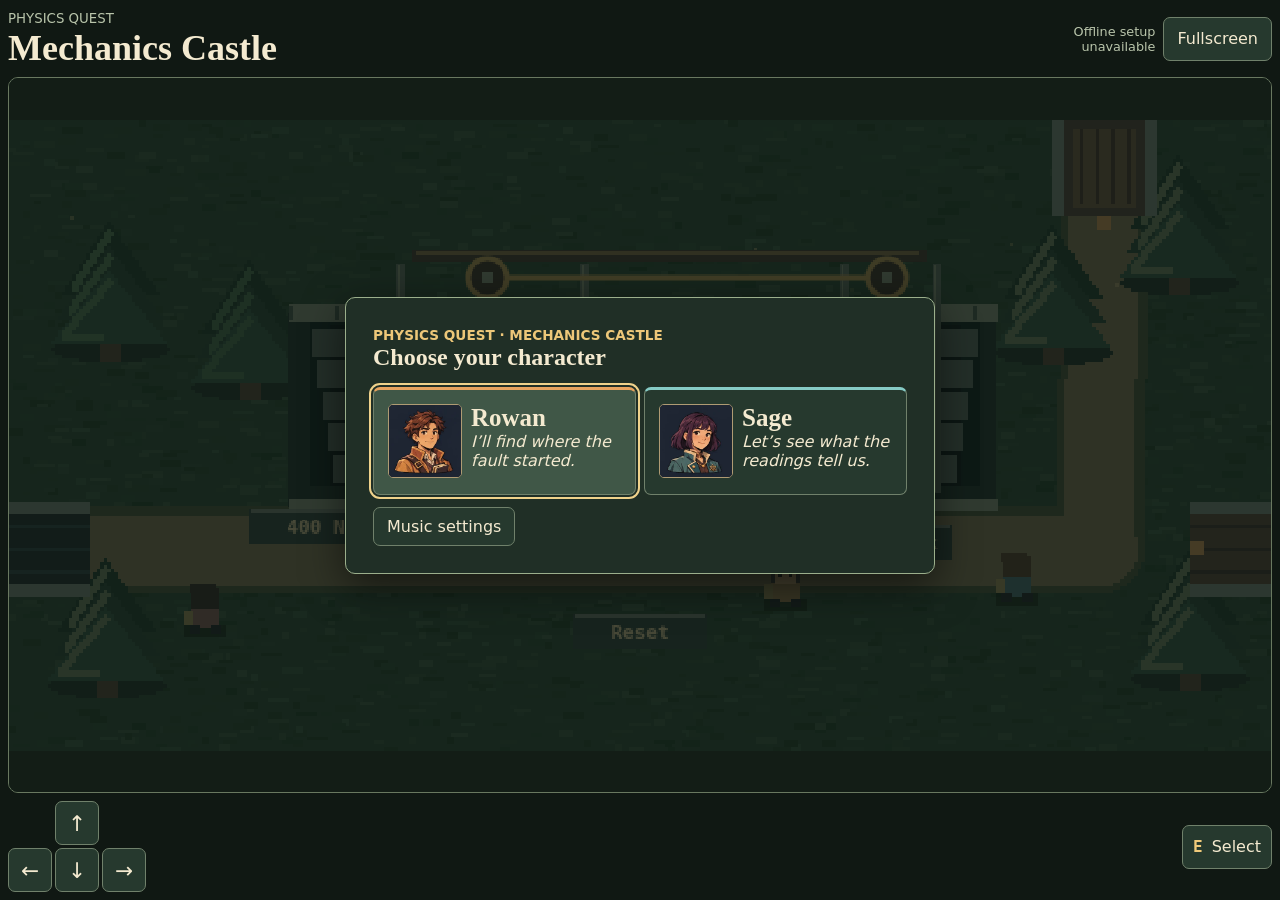
==== commit 7f61dc62: "add touch screen controls and Google tag manager" ====
--- a/index.html
+++ b/index.html
@@ -1,6 +1,7 @@
 <!doctype html>
-<html lang="en"><head><meta charset="utf-8"><meta name="viewport" content="width=device-width,initial-scale=1"><title>Physics Quest · Mechanics Castle</title>
+<html lang="en"><head><meta charset="utf-8"><meta name="viewport" content="width=device-width,initial-scale=1,viewport-fit=cover"><title>Physics Quest · Mechanics Castle</title>
 <meta name="theme-color" content="#101813">
+<meta name="apple-mobile-web-app-capable" content="yes">
 <link rel="manifest" href="manifest.webmanifest">
 <link rel="icon" type="image/png" sizes="192x192" href="icons/icon-192.png">
 <link rel="apple-touch-icon" sizes="180x180" href="icons/apple-touch-icon.png">
@@ -71,17 +72,24 @@
 .avatar .speaker-portrait{float:left;width:clamp(44px,7vw,74px);margin:0 9px 2px 0}
 @media(max-width:600px){.frame:has(.speaker-sheet) canvas{min-height:278px}.speaker-turn{gap:10px}}
 @media(prefers-reduced-motion:reduce){.speaker-portrait,.tool-unlock{animation:none}}
-#offline-status{font-size:.8rem;color:#b9c5ab;max-width:14ch;text-align:right;margin:0}
-</style></head><body><main><header><div><small>PHYSICS QUEST</small><h1>Mechanics Castle</h1></div><p id="offline-status" role="status" hidden></p></header>
+</style>
+<link rel="stylesheet" href="pwa-layout.css">
+</head><body><main><header><div><small>PHYSICS QUEST</small><h1>Mechanics Castle</h1></div><div class="app-tools"><p id="offline-status" role="status" hidden></p><button id="screen-mode" type="button" hidden>Fullscreen</button></div></header>
 <section class="stage" aria-label="Mechanics Castle game"><div class="frame"><canvas width="720" height="360" aria-label="Top-down view of the current room"></canvas><div class="modal" id="modal" hidden><div class="sheet" id="sheet" role="dialog" aria-modal="true" aria-label="Game dialogue"></div></div></div>
 <div class="status" id="status" hidden><div class="topline"><h2 id="room"></h2><span class="tag" id="floor"></span></div><div class="meter" id="completion" role="progressbar" aria-label="Mechanics Castle completion" aria-valuemin="0" aria-valuemax="7" aria-valuenow="0"><span id="progress"></span></div><p class="operator-prompt" id="operator-prompt" aria-live="polite" hidden></p><p id="feedback" aria-live="polite"></p><div class="actions" id="actions"></div></div></section>
-<footer class="touch"><div class="pad" aria-label="Directional pad"><button data-key="ArrowLeft" aria-label="Left">←</button><button data-key="ArrowUp" aria-label="Up">↑</button><button data-key="ArrowDown" aria-label="Down">↓</button><button data-key="ArrowRight" aria-label="Right">→</button></div><div class="choices controller-actions"><button id="interact"><kbd>E</kbd> Select</button><button id="card" hidden><kbd>C</kbd> Back / Card</button><button id="notes" hidden><kbd>N</kbd> Research</button><button id="menu" hidden><kbd>P</kbd> Menu</button></div></footer></main>
+<footer class="touch" aria-label="Touchscreen game controls"><div class="pad" role="group" aria-label="Directional pad"><button data-key="ArrowLeft" aria-label="Left">←</button><button data-key="ArrowUp" aria-label="Up">↑</button><button data-key="ArrowDown" aria-label="Down">↓</button><button data-key="ArrowRight" aria-label="Right">→</button></div><div class="choices controller-actions"><button id="interact"><kbd>E</kbd> Select</button><button id="card" hidden><kbd>C</kbd> Back / Card</button><button id="notes" hidden><kbd>N</kbd> Research</button><button id="menu" hidden><kbd>P</kbd> Menu</button></div></footer></main>
 <script src="audio/music-manager.js"></script>
 <script src="scenery.js"></script>
 <script src="gameplay.js"></script>
 <script src="science-labs.js"></script>
 <script src="valley-investigations.js"></script>
 <script src="portraits.js"></script>
+<script async src="https://www.googletagmanager.com/gtm.js?id=GTM-M3294GNF"></script>
+<script>
+  window.dataLayer = window.dataLayer || [];
+  function gtag(){dataLayer.push(arguments);}
+  gtag('js', new Date());
+</script>
 <script>
 'use strict';
 const rooms = [
--- a/pwa-layout.css
+++ b/pwa-layout.css
@@ -0,0 +1,116 @@
+html, body {
+  height: 100%;
+  overflow: hidden;
+  overscroll-behavior: none;
+}
+
+body > main {
+  max-width: none;
+  height: 100vh;
+  height: 100dvh;
+  display: grid;
+  grid-template-rows: auto minmax(0, 1fr) auto;
+  gap: 8px;
+  padding: max(8px, env(safe-area-inset-top)) max(8px, env(safe-area-inset-right)) max(8px, env(safe-area-inset-bottom)) max(8px, env(safe-area-inset-left));
+}
+
+header, .touch {
+  margin: 0;
+}
+
+.app-tools {
+  display: flex;
+  align-items: center;
+  gap: 8px;
+}
+#offline-status {
+  color: #b9c5ab;
+  font-size: .8rem;
+  max-width: 14ch;
+  margin: 0;
+  text-align: right;
+}
+
+.stage {
+  display: flex;
+  flex-direction: column;
+  min-height: 0;
+}
+.frame {
+  flex: 1 1 0;
+  min-height: 0;
+}
+.frame > canvas:first-child {
+  position: absolute;
+  inset: 0;
+  width: 100%;
+  height: 100%;
+  min-height: 0;
+  aspect-ratio: auto;
+  object-fit: contain;
+}
+.status {
+  flex: 0 1 auto;
+  min-height: 0;
+  max-height: 30%;
+  overflow: auto;
+  padding: 8px 12px;
+}
+.sheet {
+  min-height: 0;
+  touch-action: pan-y;
+}
+
+.touch {
+  justify-content: space-between;
+  flex-wrap: nowrap;
+  gap: 8px;
+  user-select: none;
+}
+.pad {
+  flex: 0 0 auto;
+  display: grid;
+  grid-template-areas: ". up ." "left down right";
+  grid-template-columns: repeat(3, 44px);
+  gap: 3px;
+}
+.pad [data-key="ArrowUp"] { grid-area: up; }
+.pad [data-key="ArrowLeft"] { grid-area: left; }
+.pad [data-key="ArrowDown"] { grid-area: down; }
+.pad [data-key="ArrowRight"] { grid-area: right; }
+.pad button {
+  min-width: 44px;
+  min-height: 44px;
+  padding: 0;
+  font-size: 1.35rem;
+}
+.touch .controller-actions {
+  justify-content: flex-end;
+  min-width: 0;
+}
+.touch .controller-actions button,
+#screen-mode {
+  min-height: 44px;
+  touch-action: manipulation;
+}
+
+@media (pointer: coarse) {
+  .touch kbd { display: none; }
+}
+@media (max-width: 480px) {
+  .touch .controller-actions {
+    display: grid;
+    grid-template-columns: repeat(2, minmax(0, 1fr));
+  }
+  .touch .controller-actions button {
+    padding: 6px;
+    font-size: .875rem;
+  }
+}
+@media (orientation: landscape) and (max-height: 500px) {
+  header small { display: none; }
+  header h1 { font-size: 1.25rem; }
+  .status .actions { display: none; }
+  .status .meter { margin: 4px 0; }
+  .modal { padding: 5px; }
+}
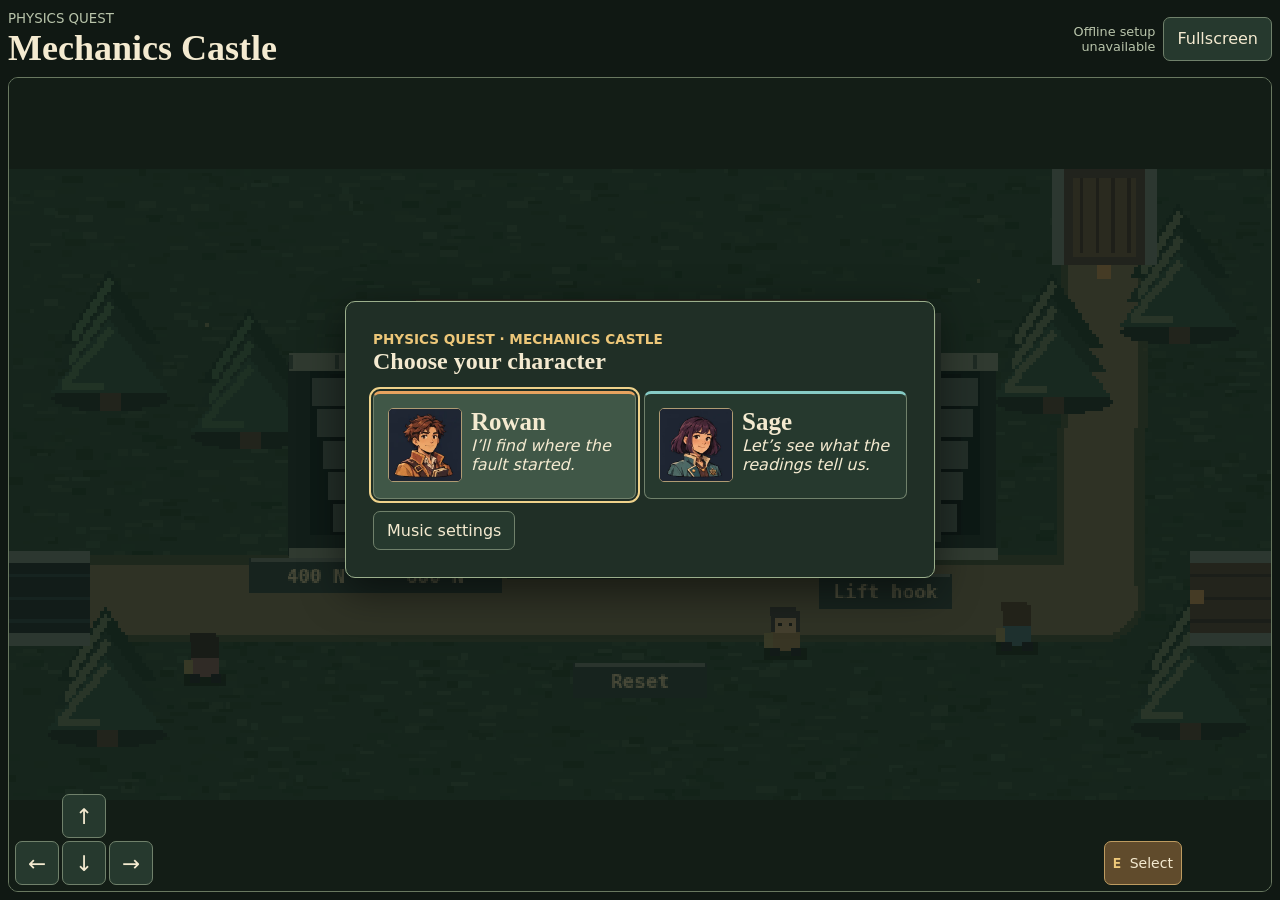
==== commit 7b57b09b: "updated game control location" ====
--- a/index.html
+++ b/index.html
@@ -74,22 +74,22 @@
 @media(prefers-reduced-motion:reduce){.speaker-portrait,.tool-unlock{animation:none}}
 </style>
 <link rel="stylesheet" href="pwa-layout.css">
+<script async src="https://www.googletagmanager.com/gtm.js?id=GTM-M3294GNF"></script>
+<script>
+  window.dataLayer = window.dataLayer || [];
+  function gtag(){dataLayer.push(arguments);}
+  gtag('js', new Date());
+</script>
 </head><body><main><header><div><small>PHYSICS QUEST</small><h1>Mechanics Castle</h1></div><div class="app-tools"><p id="offline-status" role="status" hidden></p><button id="screen-mode" type="button" hidden>Fullscreen</button></div></header>
-<section class="stage" aria-label="Mechanics Castle game"><div class="frame"><canvas width="720" height="360" aria-label="Top-down view of the current room"></canvas><div class="modal" id="modal" hidden><div class="sheet" id="sheet" role="dialog" aria-modal="true" aria-label="Game dialogue"></div></div></div>
+<section class="stage" aria-label="Mechanics Castle game"><div class="frame"><canvas width="720" height="360" aria-label="Top-down view of the current room"></canvas><div class="modal" id="modal" hidden><div class="sheet" id="sheet" role="dialog" aria-modal="true" aria-label="Game dialogue"></div></div><div class="touch" role="group" aria-label="Touchscreen game controls"><div class="pad" role="group" aria-label="Directional pad"><button data-key="ArrowLeft" aria-label="Left">←</button><button data-key="ArrowUp" aria-label="Up">↑</button><button data-key="ArrowDown" aria-label="Down">↓</button><button data-key="ArrowRight" aria-label="Right">→</button></div><div class="choices controller-actions"><button id="interact"><kbd>E</kbd> Select</button><button id="card" hidden><kbd>C</kbd> Back / Card</button><button id="notes" hidden><kbd>N</kbd> Research</button><button id="menu" hidden><kbd>P</kbd> Menu</button></div></div></div>
 <div class="status" id="status" hidden><div class="topline"><h2 id="room"></h2><span class="tag" id="floor"></span></div><div class="meter" id="completion" role="progressbar" aria-label="Mechanics Castle completion" aria-valuemin="0" aria-valuemax="7" aria-valuenow="0"><span id="progress"></span></div><p class="operator-prompt" id="operator-prompt" aria-live="polite" hidden></p><p id="feedback" aria-live="polite"></p><div class="actions" id="actions"></div></div></section>
-<footer class="touch" aria-label="Touchscreen game controls"><div class="pad" role="group" aria-label="Directional pad"><button data-key="ArrowLeft" aria-label="Left">←</button><button data-key="ArrowUp" aria-label="Up">↑</button><button data-key="ArrowDown" aria-label="Down">↓</button><button data-key="ArrowRight" aria-label="Right">→</button></div><div class="choices controller-actions"><button id="interact"><kbd>E</kbd> Select</button><button id="card" hidden><kbd>C</kbd> Back / Card</button><button id="notes" hidden><kbd>N</kbd> Research</button><button id="menu" hidden><kbd>P</kbd> Menu</button></div></footer></main>
+</main>
 <script src="audio/music-manager.js"></script>
 <script src="scenery.js"></script>
 <script src="gameplay.js"></script>
 <script src="science-labs.js"></script>
 <script src="valley-investigations.js"></script>
 <script src="portraits.js"></script>
-<script async src="https://www.googletagmanager.com/gtm.js?id=GTM-M3294GNF"></script>
-<script>
-  window.dataLayer = window.dataLayer || [];
-  function gtag(){dataLayer.push(arguments);}
-  gtag('js', new Date());
-</script>
 <script>
 'use strict';
 const rooms = [
--- a/pwa-layout.css
+++ b/pwa-layout.css
@@ -9,7 +9,7 @@
   height: 100vh;
   height: 100dvh;
   display: grid;
-  grid-template-rows: auto minmax(0, 1fr) auto;
+  grid-template-rows: auto minmax(0, 1fr);
   gap: 8px;
   padding: max(8px, env(safe-area-inset-top)) max(8px, env(safe-area-inset-right)) max(8px, env(safe-area-inset-bottom)) max(8px, env(safe-area-inset-left));
 }
@@ -62,13 +62,22 @@
 }
 
 .touch {
-  justify-content: space-between;
-  flex-wrap: nowrap;
-  gap: 8px;
+  position: absolute;
+  inset: 0;
+  z-index: 3;
+  display: block;
+  pointer-events: none;
   user-select: none;
 }
+.touch > * {
+  position: absolute;
+  bottom: 6px;
+}
+.touch button {
+  pointer-events: auto;
+}
 .pad {
-  flex: 0 0 auto;
+  left: 6px;
   display: grid;
   grid-template-areas: ". up ." "left down right";
   grid-template-columns: repeat(3, 44px);
@@ -85,27 +94,79 @@
   font-size: 1.35rem;
 }
 .touch .controller-actions {
-  justify-content: flex-end;
-  min-width: 0;
+  right: 6px;
+  display: grid;
+  grid-template-columns: repeat(2, minmax(0, 1fr));
+  max-width: min(200px, calc(100% - 153px));
+  justify-items: end;
 }
 .touch .controller-actions button,
 #screen-mode {
   min-height: 44px;
   touch-action: manipulation;
 }
+.touch .controller-actions button {
+  padding: 6px 8px;
+  font-size: .875rem;
+}
+.touch .controller-actions #interact {
+  background: #604b2c;
+  border-color: #bd9b60;
+}
+.touch .controller-actions #interact:focus-visible,
+.touch .controller-actions #interact:hover {
+  background: #775d34;
+}
+
+.frame[data-touch-layout$="sides"] .touch > * {
+  top: 50%;
+  bottom: auto;
+}
+.frame[data-touch-layout$="sides"] .pad {
+  left: calc(var(--side-gutter) / 2);
+  transform: translate(-50%, -50%);
+}
+.frame[data-touch-layout$="sides"] .controller-actions {
+  right: calc(var(--side-gutter) / 2);
+  transform: translate(50%, -50%);
+  grid-template-columns: 1fr;
+  justify-items: stretch;
+  width: 134px;
+}
+.frame[data-touch-layout$="sides"] .modal {
+  padding-inline: var(--side-gutter);
+}
+.frame[data-touch-layout="compact-sides"] .pad {
+  grid-template-areas: "up" "left" "right" "down";
+  grid-template-columns: 44px;
+}
+.frame[data-touch-layout="compact-sides"] .controller-actions {
+  width: min(80px, calc(var(--side-gutter) - 8px));
+}
+.frame[data-touch-layout="compact-sides"] .controller-actions button {
+  min-width: 44px;
+  padding-inline: 1px;
+  font-size: .75rem;
+}
+.frame[data-touch-layout="compact-sides"] .controller-actions kbd {
+  display: none;
+}
+
+.frame[data-touch-layout="letterbox"] .touch > * {
+  bottom: calc((var(--vertical-gutter) - 92px) / 2);
+}
+.frame[data-touch-layout="letterbox"] .modal {
+  padding-block: min(var(--vertical-gutter), 20%);
+}
+.frame[data-touch-layout="overlay"] .modal {
+  padding-bottom: min(103px, 34%);
+}
 
 @media (pointer: coarse) {
   .touch kbd { display: none; }
 }
 @media (max-width: 480px) {
-  .touch .controller-actions {
-    display: grid;
-    grid-template-columns: repeat(2, minmax(0, 1fr));
-  }
-  .touch .controller-actions button {
-    padding: 6px;
-    font-size: .875rem;
-  }
+  .touch .controller-actions button { padding-inline: 4px; }
 }
 @media (orientation: landscape) and (max-height: 500px) {
   header small { display: none; }
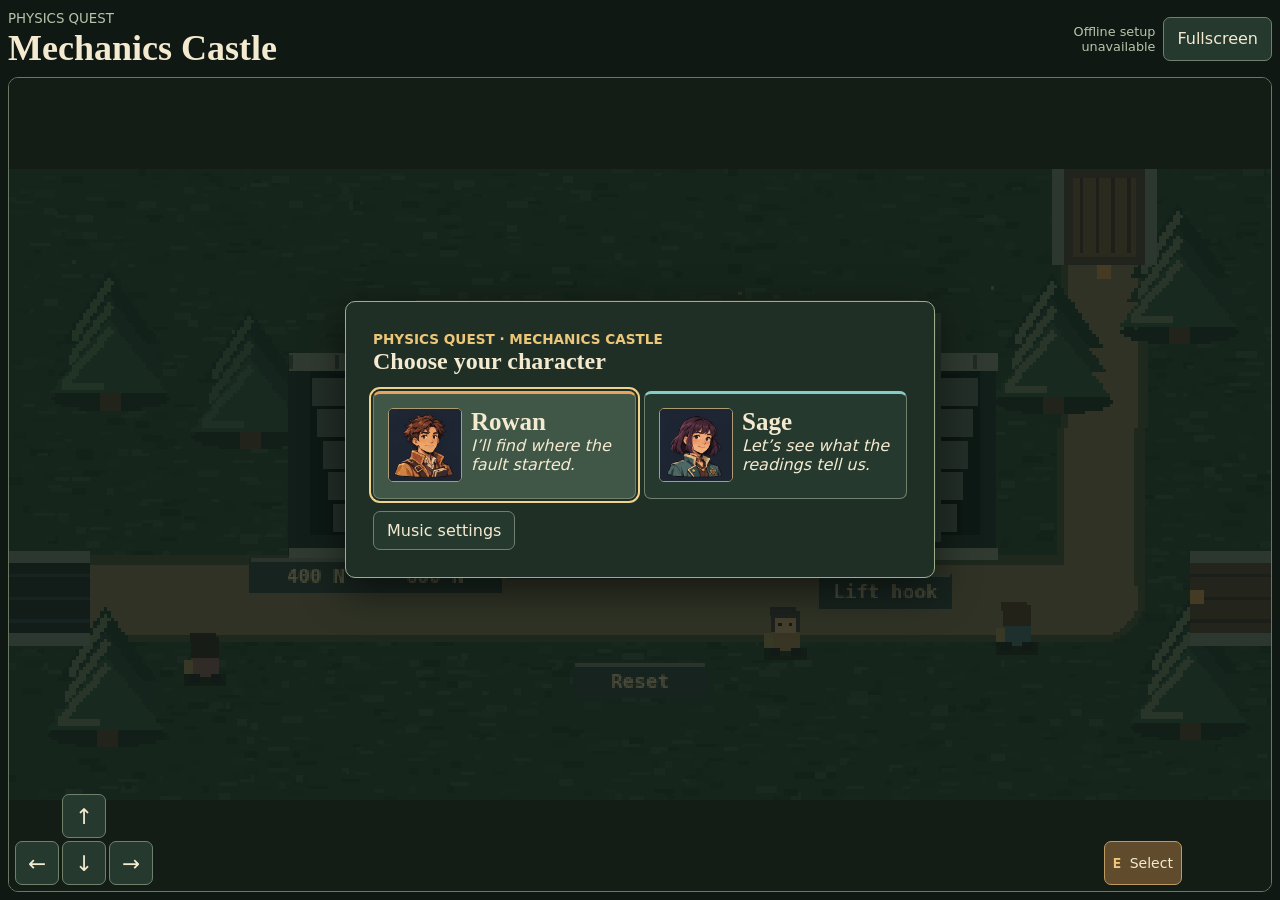
==== commit 152d1038: "update mobile layout" ====
--- a/index.html
+++ b/index.html
@@ -1,5 +1,14 @@
 <!doctype html>
-<html lang="en"><head><meta charset="utf-8"><meta name="viewport" content="width=device-width,initial-scale=1,viewport-fit=cover"><title>Physics Quest · Mechanics Castle</title>
+<html lang="en"><head><meta charset="utf-8">
+<!-- Google Tag Manager -->
+<script>
+  window.dataLayer = window.dataLayer || [];
+  function gtag(){dataLayer.push(arguments);}
+  gtag('js', new Date());
+</script>
+<script async src="https://www.googletagmanager.com/gtm.js?id=GTM-M3294GNF"></script>
+<!-- End Google Tag Manager -->
+<meta name="viewport" content="width=device-width,initial-scale=1,viewport-fit=cover"><title>Physics Quest · Mechanics Castle</title>
 <meta name="theme-color" content="#101813">
 <meta name="apple-mobile-web-app-capable" content="yes">
 <link rel="manifest" href="manifest.webmanifest">
@@ -74,15 +83,12 @@
 @media(prefers-reduced-motion:reduce){.speaker-portrait,.tool-unlock{animation:none}}
 </style>
 <link rel="stylesheet" href="pwa-layout.css">
-<script async src="https://www.googletagmanager.com/gtm.js?id=GTM-M3294GNF"></script>
-<script>
-  window.dataLayer = window.dataLayer || [];
-  function gtag(){dataLayer.push(arguments);}
-  gtag('js', new Date());
-</script>
 </head><body><main><header><div><small>PHYSICS QUEST</small><h1>Mechanics Castle</h1></div><div class="app-tools"><p id="offline-status" role="status" hidden></p><button id="screen-mode" type="button" hidden>Fullscreen</button></div></header>
 <section class="stage" aria-label="Mechanics Castle game"><div class="frame"><canvas width="720" height="360" aria-label="Top-down view of the current room"></canvas><div class="modal" id="modal" hidden><div class="sheet" id="sheet" role="dialog" aria-modal="true" aria-label="Game dialogue"></div></div><div class="touch" role="group" aria-label="Touchscreen game controls"><div class="pad" role="group" aria-label="Directional pad"><button data-key="ArrowLeft" aria-label="Left">←</button><button data-key="ArrowUp" aria-label="Up">↑</button><button data-key="ArrowDown" aria-label="Down">↓</button><button data-key="ArrowRight" aria-label="Right">→</button></div><div class="choices controller-actions"><button id="interact"><kbd>E</kbd> Select</button><button id="card" hidden><kbd>C</kbd> Back / Card</button><button id="notes" hidden><kbd>N</kbd> Research</button><button id="menu" hidden><kbd>P</kbd> Menu</button></div></div></div>
-<div class="status" id="status" hidden><div class="topline"><h2 id="room"></h2><span class="tag" id="floor"></span></div><div class="meter" id="completion" role="progressbar" aria-label="Mechanics Castle completion" aria-valuemin="0" aria-valuemax="7" aria-valuenow="0"><span id="progress"></span></div><p class="operator-prompt" id="operator-prompt" aria-live="polite" hidden></p><p id="feedback" aria-live="polite"></p><div class="actions" id="actions"></div></div></section>
+<div class="status" id="status" hidden>
+  <div class="status-copy"><div class="topline"><h2 id="room"></h2><span class="tag" id="floor"></span></div><div class="meter" id="completion" role="progressbar" aria-label="Mechanics Castle completion" aria-valuemin="0" aria-valuemax="7" aria-valuenow="0"><span id="progress"></span></div><div class="status-message"><p class="operator-prompt" id="operator-prompt" aria-live="polite" hidden></p><p id="feedback" aria-live="polite"></p></div></div>
+  <div class="actions" id="actions" role="group" aria-label="Nearby actions"></div>
+</div></section>
 </main>
 <script src="audio/music-manager.js"></script>
 <script src="scenery.js"></script>
--- a/pwa-layout.css
+++ b/pwa-layout.css
@@ -49,12 +49,37 @@
   aspect-ratio: auto;
   object-fit: contain;
 }
-.status {
-  flex: 0 1 auto;
-  min-height: 0;
-  max-height: 30%;
+.status:not([hidden]) {
+  --status-height: clamp(92px, 14dvh, 112px);
+  flex: 0 0 var(--status-height);
+  min-height: 0;
+  max-height: 36%;
+  display: grid;
+  grid-template-columns: minmax(0, 1fr) minmax(10rem, min(30%, 20rem));
+  grid-template-rows: minmax(0, 1fr);
+  column-gap: 16px;
+  padding: 8px 12px;
+}
+.status-copy,
+.status .actions {
+  min-width: 0;
+  min-height: 0;
   overflow: auto;
-  padding: 8px 12px;
+  scrollbar-width: thin;
+}
+.status-copy {
+  overscroll-behavior: contain;
+}
+.status .actions {
+  align-content: start;
+  align-items: start;
+  justify-content: flex-start;
+  padding: 3px;
+}
+.status .actions button {
+  max-width: 100%;
+  overflow-wrap: anywhere;
+  text-align: left;
 }
 .sheet {
   min-height: 0;
@@ -168,10 +193,107 @@
 @media (max-width: 480px) {
   .touch .controller-actions button { padding-inline: 4px; }
 }
-@media (orientation: landscape) and (max-height: 500px) {
+@media (orientation: landscape) and (max-height: 500px),
+       (orientation: landscape) and (max-height: 600px) and (any-pointer: coarse) {
+  body > main {
+    grid-template-columns: minmax(0, 1fr) auto;
+    grid-template-rows: 44px minmax(0, 1fr);
+    gap: 3px;
+    padding: max(3px, env(safe-area-inset-top)) max(4px, env(safe-area-inset-right)) max(3px, env(safe-area-inset-bottom)) max(4px, env(safe-area-inset-left));
+  }
+  .stage { display: contents; }
+  header {
+    grid-column: 1 / -1;
+    grid-row: 1;
+  }
   header small { display: none; }
   header h1 { font-size: 1.25rem; }
-  .status .actions { display: none; }
-  .status .meter { margin: 4px 0; }
+  main:has(.status:not([hidden])) header {
+    grid-column: 2;
+  }
+  main:has(.status:not([hidden])) header > :first-child {
+    display: none;
+  }
+  main:has(.status:not([hidden])) #offline-status {
+    display: none;
+  }
+  #screen-mode {
+    padding: 2px 7px;
+    font-size: .8rem;
+  }
+  .frame {
+    grid-column: 1 / -1;
+    grid-row: 2;
+    overflow: hidden;
+    border-radius: 7px;
+  }
+  .status:not([hidden]) {
+    grid-column: 1;
+    grid-row: 1;
+    grid-template-columns: minmax(0, 1fr) minmax(5rem, min(29%, 13rem));
+    max-height: none;
+    column-gap: 5px;
+    background: #17241c;
+    border-radius: 4px;
+    padding: 2px 5px;
+  }
+  .status-copy {
+    display: grid;
+    grid-template-columns: minmax(68px, min(27%, 9rem)) minmax(0, 1fr);
+    grid-template-rows: minmax(0, 1fr) 2px;
+    column-gap: 7px;
+    overflow: hidden;
+  }
+  .status .topline {
+    min-width: 0;
+    align-items: center;
+  }
+  .status #room {
+    min-width: 0;
+    font-size: .9rem;
+    overflow: hidden;
+    text-overflow: ellipsis;
+    white-space: nowrap;
+  }
+  .status #floor {
+    display: none;
+  }
+  .status .meter {
+    grid-area: 2 / 1;
+    height: 2px;
+    margin: 0;
+  }
+  .status-message {
+    grid-area: 1 / 2 / 3 / 3;
+    overflow: auto;
+    scrollbar-width: thin;
+  }
+  .status-message p {
+    margin: 0 0 2px;
+    font-size: .82rem;
+    line-height: 1.25;
+  }
+  .status .actions {
+    flex-wrap: nowrap;
+    padding: 2px;
+  }
+  .status .actions button {
+    flex: 0 0 auto;
+    min-height: 34px;
+    padding: 3px 6px;
+    font-size: .8rem;
+  }
   .modal { padding: 5px; }
 }
+
+@media (max-width: 600px) and (orientation: portrait) {
+  .status:not([hidden]) {
+    --status-height: clamp(124px, 22dvh, 146px);
+    grid-template-columns: minmax(0, 1fr);
+    grid-template-rows: minmax(0, 1fr) 45px;
+    row-gap: 3px;
+  }
+  .status .actions button {
+    padding-block: 5px;
+  }
+}
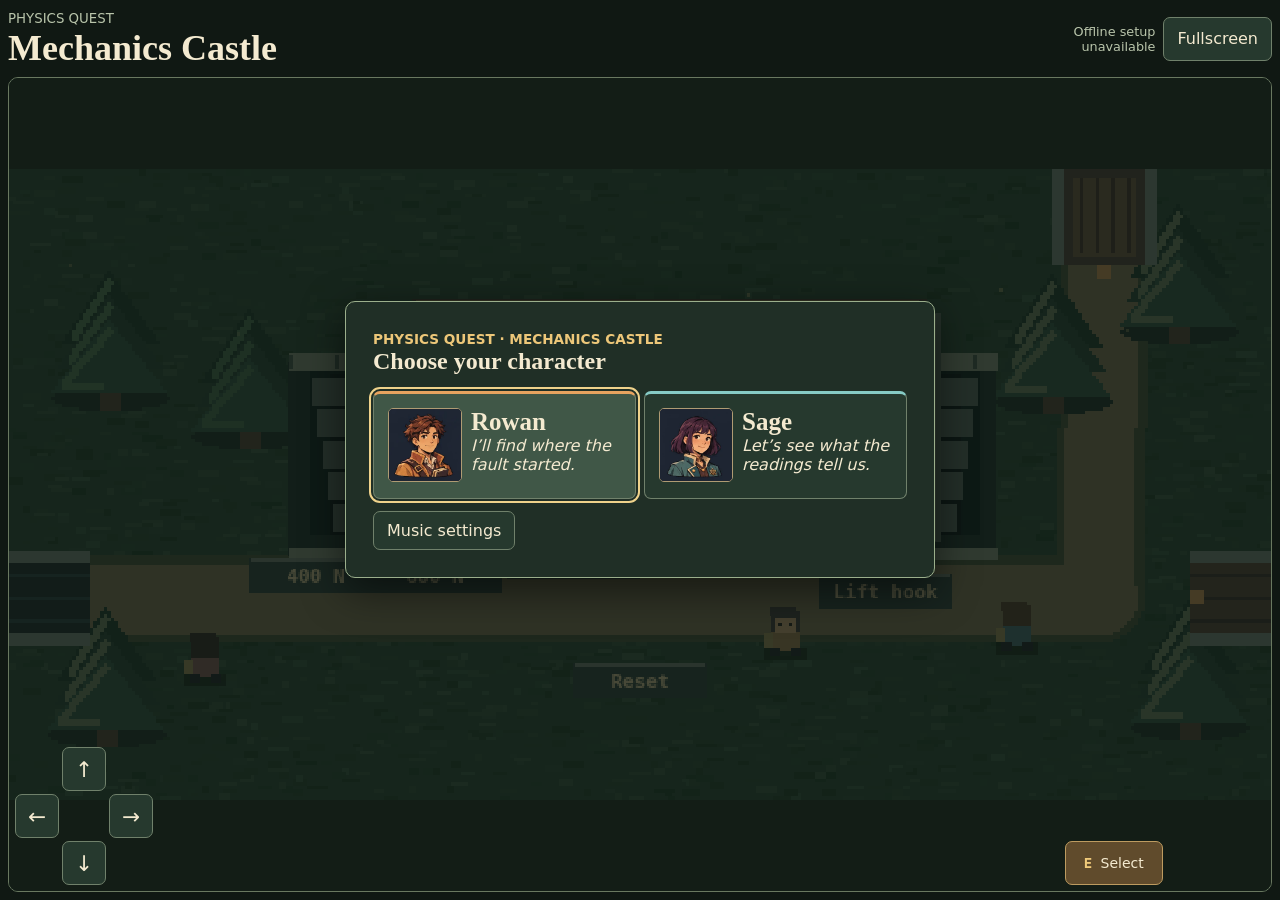
==== commit 79c6a692: "updated mobile control placement" ====
--- a/index.html
+++ b/index.html
@@ -86,8 +86,7 @@
 </head><body><main><header><div><small>PHYSICS QUEST</small><h1>Mechanics Castle</h1></div><div class="app-tools"><p id="offline-status" role="status" hidden></p><button id="screen-mode" type="button" hidden>Fullscreen</button></div></header>
 <section class="stage" aria-label="Mechanics Castle game"><div class="frame"><canvas width="720" height="360" aria-label="Top-down view of the current room"></canvas><div class="modal" id="modal" hidden><div class="sheet" id="sheet" role="dialog" aria-modal="true" aria-label="Game dialogue"></div></div><div class="touch" role="group" aria-label="Touchscreen game controls"><div class="pad" role="group" aria-label="Directional pad"><button data-key="ArrowLeft" aria-label="Left">←</button><button data-key="ArrowUp" aria-label="Up">↑</button><button data-key="ArrowDown" aria-label="Down">↓</button><button data-key="ArrowRight" aria-label="Right">→</button></div><div class="choices controller-actions"><button id="interact"><kbd>E</kbd> Select</button><button id="card" hidden><kbd>C</kbd> Back / Card</button><button id="notes" hidden><kbd>N</kbd> Research</button><button id="menu" hidden><kbd>P</kbd> Menu</button></div></div></div>
 <div class="status" id="status" hidden>
-  <div class="status-copy"><div class="topline"><h2 id="room"></h2><span class="tag" id="floor"></span></div><div class="meter" id="completion" role="progressbar" aria-label="Mechanics Castle completion" aria-valuemin="0" aria-valuemax="7" aria-valuenow="0"><span id="progress"></span></div><div class="status-message"><p class="operator-prompt" id="operator-prompt" aria-live="polite" hidden></p><p id="feedback" aria-live="polite"></p></div></div>
-  <div class="actions" id="actions" role="group" aria-label="Nearby actions"></div>
+  <div class="status-copy"><div class="topline"><h2 id="room"></h2><span class="tag" id="floor"></span></div><div class="meter" id="completion" role="progressbar" aria-label="Mechanics Castle completion" aria-valuemin="0" aria-valuemax="7" aria-valuenow="0"><span id="progress"></span></div><div class="status-message" id="status-message" tabindex="0"><p class="operator-prompt" id="operator-prompt" aria-live="polite" hidden></p><p id="feedback" aria-live="polite"></p></div><button class="status-expand" id="status-expand" type="button" aria-controls="status-message" aria-expanded="false">More</button></div>
 </div></section>
 </main>
 <script src="audio/music-manager.js"></script>
@@ -141,7 +140,7 @@
 }
 function menuButtons(){
  if(!$('modal').hidden)return [...$('sheet').querySelectorAll('button, summary')].filter(item=>!item.disabled);
- return choosing?[...$('actions').children].filter(item=>!item.disabled):[];
+ return [];
 }
 function setChoice(index){
  const choices=menuButtons();
@@ -170,7 +169,14 @@
  discovery();
 }
 const close=()=>{speech=null;$('sheet').classList.remove('vista','research-sheet','robot-story','speaker-sheet','field-sheet');$('modal').hidden=true;keys.clear();syncUtilityButtons();$('interact').focus({preventScroll:true});};
+function showRoomMessages(expanded){
+ const button=$('status-expand');
+ $('status-message').classList.toggle('expanded',expanded);
+ button.setAttribute('aria-expanded',String(expanded));
+ button.textContent=expanded?'Less':'More';
+}
 function dialog(html,{focus=true}={}){
+ showRoomMessages(false);
  speech=null;
  $('sheet').classList.remove('research-sheet','robot-story','speaker-sheet','field-sheet');
  keys.clear();padKeys.clear();choiceIndex=0;$('sheet').innerHTML=html;$('modal').hidden=false;syncUtilityButtons();
@@ -326,7 +332,10 @@
 function goBack(){
  if(canSelect()||currentLab()?.carry)cancelChoice();
 }
-const inputActions={e:confirmChoice,c:cancelChoice,escape:goBack,n:useResearchTool,p:repairFrontMenu,x:useResearchTool};
+const inputActions={e:confirmChoice,c:cancelChoice,escape:()=>{
+ if($('status-expand').getAttribute('aria-expanded')==='true')showRoomMessages(false);
+ else goBack();
+},n:useResearchTool,p:repairFrontMenu,x:useResearchTool};
 const bindings={w:'ArrowUp',a:'ArrowLeft',s:'ArrowDown',d:'ArrowRight'};
 window.addEventListener('keydown',e=>{
  const key=e.key.toLowerCase();
@@ -342,6 +351,7 @@
  if(action){e.preventDefault();if(!e.repeat)action();}
  if(e.repeat&&['Enter',' '].includes(e.key))e.preventDefault();
 });
+$('status-expand').onclick=()=>showRoomMessages($('status-expand').getAttribute('aria-expanded')!=='true');
 window.addEventListener('keyup',e=>keys.delete(bindings[e.key.toLowerCase()]||e.key));
 window.addEventListener('blur',()=>keys.clear());
 document.querySelectorAll('[data-key]').forEach(el=>{
@@ -1130,7 +1140,12 @@
  $('notes').hidden=unavailable;
  $('menu').hidden=unavailable;
  const verb=speech&&!speech.complete?'Reveal':!$('modal').hidden||onTitle?'Select':busy?'Wait':choosing?'Test':'Interact';
- $('interact').lastChild.textContent=' '+verb;
+ const target=canMove()?activeInteraction():null;
+ const label=target?interactionLabel(target):verb;
+ const interactButton=$('interact');
+ interactButton.lastChild.textContent=' '+label.split(' ')[0];
+ interactButton.setAttribute('aria-label',label);
+ interactButton.title=label;
 }
 function setTitleScreen(active){
  onTitle=active;
@@ -1379,6 +1394,7 @@
  if(avatar&&animation&&roomIndex!==6)attempts.set(roomIndex,animation);
  originalLoad(index);
  roomEntry=entry||null;
+ showRoomMessages(false);
  visited.add(index);
  passed=solved.has(index);
  animation=attempts.get(index)||null;
@@ -1503,43 +1519,35 @@
  if(door.required.includes(-1))return 'The guardian’s diagnostic terminal controls this door.';
  return 'Locked · '+door.required.filter(index=>!reported.has(index)).map(index=>rooms[index].name).join(' and ')+' still need attention.';
 }
+function interactionLabel(target){
+ switch(target.kind){
+  case 'lab': {
+   const measure=recovered.has(roomIndex)&&consulted.has(roomIndex)&&readingRequired(roomIndex)&&target.control.id!=='reset';
+   return measure?'Use '+scienceLabs.instrumentByRoom[roomIndex].toLowerCase():target.control.label;
+  }
+  case 'field': return 'Study the '+target.point.name.toLowerCase();
+  case 'operator': return needsReport(roomIndex)?'Explain the repair':'Talk to '+operators[roomIndex][0];
+  case 'talk': return 'Talk';
+  case 'student': return 'Listen to '+target.point.name;
+  case 'plan': return (recovered.has(room().planOwner)?'Review ':'Inspect ')+target.point.name;
+  case 'marker': return 'Read the survey marker';
+  case 'exit': return 'Read diagnostics';
+  case 'arrival': return 'Inspect observatory entrance';
+  case 'console': return needsReport(roomIndex)?'Report to the operator':'Review the plan';
+  case 'door':
+   if(isOpen(target.door))return 'Enter '+rooms[target.door.to].name;
+   return roomIndex===12&&target.door.dir==='south'?'Lift the service gate latch':'Inspect closed gate';
+  default: return 'Interact';
+ }
+}
 function renderActions(){
- syncUtilityButtons();
- const actions=$('actions');
  if(passed)choosing=false;
- if(passed&&room().kind&&!solved.has(roomIndex)){
-  solved.add(roomIndex);
- }
+ if(passed&&room().kind&&!solved.has(roomIndex))solved.add(roomIndex);
  const prompt=operatorPrompt();
  const promptElement=$('operator-prompt');
  if(promptElement.textContent!==prompt)promptElement.textContent=prompt;
  promptElement.hidden=!prompt;
- const lab=currentLab();
- if(lab&&(busy||choosing)){
-  actions.replaceChildren();
-  if(!busy){button(actions,'Test setting',runLabDial,'gold');button(actions,'Back',cancelLabControl);}
-  return;
- }
- const target=activeInteraction(), where=target?.kind;
- actions.replaceChildren();
- if(where==='lab'){
-  const measure=recovered.has(roomIndex)&&consulted.has(roomIndex)&&readingRequired(roomIndex)&&target.control.id!=='reset';
-  button(actions,measure?'Use '+scienceLabs.instrumentByRoom[roomIndex].toLowerCase():target.control.label,interact,'gold');
- }
- if(where==='console'&&passed)button(actions,needsReport(roomIndex)?'Report to the operator':'Review the plan',needsReport(roomIndex)?interact:discovery);
- if(where==='door'){
-  const door=target.door;
-  const open=isOpen(door);
-  button(actions,open?'Enter '+rooms[door.to].name:roomIndex===12&&door.dir==='south'?'Lift the service gate latch':'Inspect closed gate',interact,open?'gold':'');
- }
- if(where==='plan')button(actions,recovered.has(room().planOwner)?'Review '+nearbySource().name:'Inspect '+nearbySource().name,interact,'gold');
- if(where==='marker')button(actions,'Read the survey marker',interact,'gold');
- if(where==='operator')button(actions,needsReport(roomIndex)?'Explain the repair':'Talk to '+operators[roomIndex][0],interact,'gold');
- if(where==='talk')button(actions,'Talk',interact,'gold');
- if(where==='student')button(actions,'Listen to '+target.point.name,interact,'gold');
- if(where==='exit')button(actions,'Read diagnostics',interact,'gold');
- if(where==='arrival')button(actions,'Inspect observatory entrance',interact,'gold');
- if(where==='field')button(actions,'Investigate '+target.point.name.toLowerCase(),interact,'gold');
+ syncUtilityButtons();
 }
 const conversations={
  8:{name:'Mechanic Ada',greeting:'The second floor is still waiting for both safety checks.',topics:[
--- a/pwa-layout.css
+++ b/pwa-layout.css
@@ -55,13 +55,11 @@
   min-height: 0;
   max-height: 36%;
   display: grid;
-  grid-template-columns: minmax(0, 1fr) minmax(10rem, min(30%, 20rem));
+  grid-template-columns: minmax(0, 1fr);
   grid-template-rows: minmax(0, 1fr);
-  column-gap: 16px;
   padding: 8px 12px;
 }
-.status-copy,
-.status .actions {
+.status-copy {
   min-width: 0;
   min-height: 0;
   overflow: auto;
@@ -70,17 +68,7 @@
 .status-copy {
   overscroll-behavior: contain;
 }
-.status .actions {
-  align-content: start;
-  align-items: start;
-  justify-content: flex-start;
-  padding: 3px;
-}
-.status .actions button {
-  max-width: 100%;
-  overflow-wrap: anywhere;
-  text-align: left;
-}
+.status-expand { display: none; }
 .sheet {
   min-height: 0;
   touch-action: pan-y;
@@ -104,7 +92,7 @@
 .pad {
   left: 6px;
   display: grid;
-  grid-template-areas: ". up ." "left down right";
+  grid-template-areas: ". up ." "left . right" ". down .";
   grid-template-columns: repeat(3, 44px);
   gap: 3px;
 }
@@ -122,7 +110,7 @@
   right: 6px;
   display: grid;
   grid-template-columns: repeat(2, minmax(0, 1fr));
-  max-width: min(200px, calc(100% - 153px));
+  width: min(200px, calc(100% - 153px));
   justify-items: end;
 }
 .touch .controller-actions button,
@@ -135,6 +123,10 @@
   font-size: .875rem;
 }
 .touch .controller-actions #interact {
+  width: 100%;
+  white-space: nowrap;
+  overflow: hidden;
+  text-overflow: ellipsis;
   background: #604b2c;
   border-color: #bd9b60;
 }
@@ -162,8 +154,10 @@
   padding-inline: var(--side-gutter);
 }
 .frame[data-touch-layout="compact-sides"] .pad {
-  grid-template-areas: "up" "left" "right" "down";
-  grid-template-columns: 44px;
+  top: auto;
+  left: 6px;
+  bottom: 6px;
+  transform: none;
 }
 .frame[data-touch-layout="compact-sides"] .controller-actions {
   width: min(80px, calc(var(--side-gutter) - 8px));
@@ -178,7 +172,7 @@
 }
 
 .frame[data-touch-layout="letterbox"] .touch > * {
-  bottom: calc((var(--vertical-gutter) - 92px) / 2);
+  bottom: max(6px, calc((var(--vertical-gutter) - 138px) / 2));
 }
 .frame[data-touch-layout="letterbox"] .modal {
   padding-block: min(var(--vertical-gutter), 20%);
@@ -230,19 +224,20 @@
   .status:not([hidden]) {
     grid-column: 1;
     grid-row: 1;
-    grid-template-columns: minmax(0, 1fr) minmax(5rem, min(29%, 13rem));
+    position: relative;
+    z-index: 4;
+    grid-template-columns: minmax(0, 1fr);
     max-height: none;
-    column-gap: 5px;
     background: #17241c;
     border-radius: 4px;
     padding: 2px 5px;
   }
   .status-copy {
     display: grid;
-    grid-template-columns: minmax(68px, min(27%, 9rem)) minmax(0, 1fr);
+    grid-template-columns: minmax(64px, min(23%, 9rem)) minmax(0, 1fr) auto;
     grid-template-rows: minmax(0, 1fr) 2px;
-    column-gap: 7px;
-    overflow: hidden;
+    column-gap: 6px;
+    overflow: visible;
   }
   .status .topline {
     min-width: 0;
@@ -265,35 +260,58 @@
   }
   .status-message {
     grid-area: 1 / 2 / 3 / 3;
+    min-width: 0;
+    align-self: center;
+  }
+  .status-message p {
+    margin: 0;
+    font-size: .85rem;
+    line-height: 1.25;
+    overflow-wrap: anywhere;
+  }
+  .status-message:not(.expanded) p:not([hidden]) {
+    display: -webkit-box;
+    -webkit-box-orient: vertical;
+    -webkit-line-clamp: 2;
+    overflow: hidden;
+  }
+  .status-message:not(.expanded):has(#operator-prompt:not([hidden])) #feedback {
+    display: none;
+  }
+  .status-message.expanded {
+    position: absolute;
+    top: calc(100% + 3px);
+    left: 0;
+    right: 0;
+    max-height: min(46dvh, 12rem);
+    padding: 9px 12px;
     overflow: auto;
-    scrollbar-width: thin;
-  }
-  .status-message p {
-    margin: 0 0 2px;
-    font-size: .82rem;
-    line-height: 1.25;
-  }
-  .status .actions {
-    flex-wrap: nowrap;
-    padding: 2px;
-  }
-  .status .actions button {
-    flex: 0 0 auto;
-    min-height: 34px;
-    padding: 3px 6px;
+    overscroll-behavior: contain;
+    touch-action: pan-y;
+    background: #17241c;
+    border: 1px solid #697860;
+    border-radius: 6px;
+    box-shadow: 0 6px 15px #0008;
+  }
+  .status-message.expanded p:not([hidden]) + p:not([hidden]) {
+    margin-top: 6px;
+  }
+  .status-expand {
+    display: block;
+    grid-area: 1 / 3 / 3 / 4;
+    align-self: stretch;
+    min-width: 44px;
+    padding: 0 5px;
     font-size: .8rem;
+    touch-action: manipulation;
   }
   .modal { padding: 5px; }
 }
 
 @media (max-width: 600px) and (orientation: portrait) {
   .status:not([hidden]) {
-    --status-height: clamp(124px, 22dvh, 146px);
+    --status-height: clamp(92px, 17dvh, 112px);
     grid-template-columns: minmax(0, 1fr);
-    grid-template-rows: minmax(0, 1fr) 45px;
-    row-gap: 3px;
-  }
-  .status .actions button {
-    padding-block: 5px;
-  }
-}
+    grid-template-rows: minmax(0, 1fr);
+  }
+}
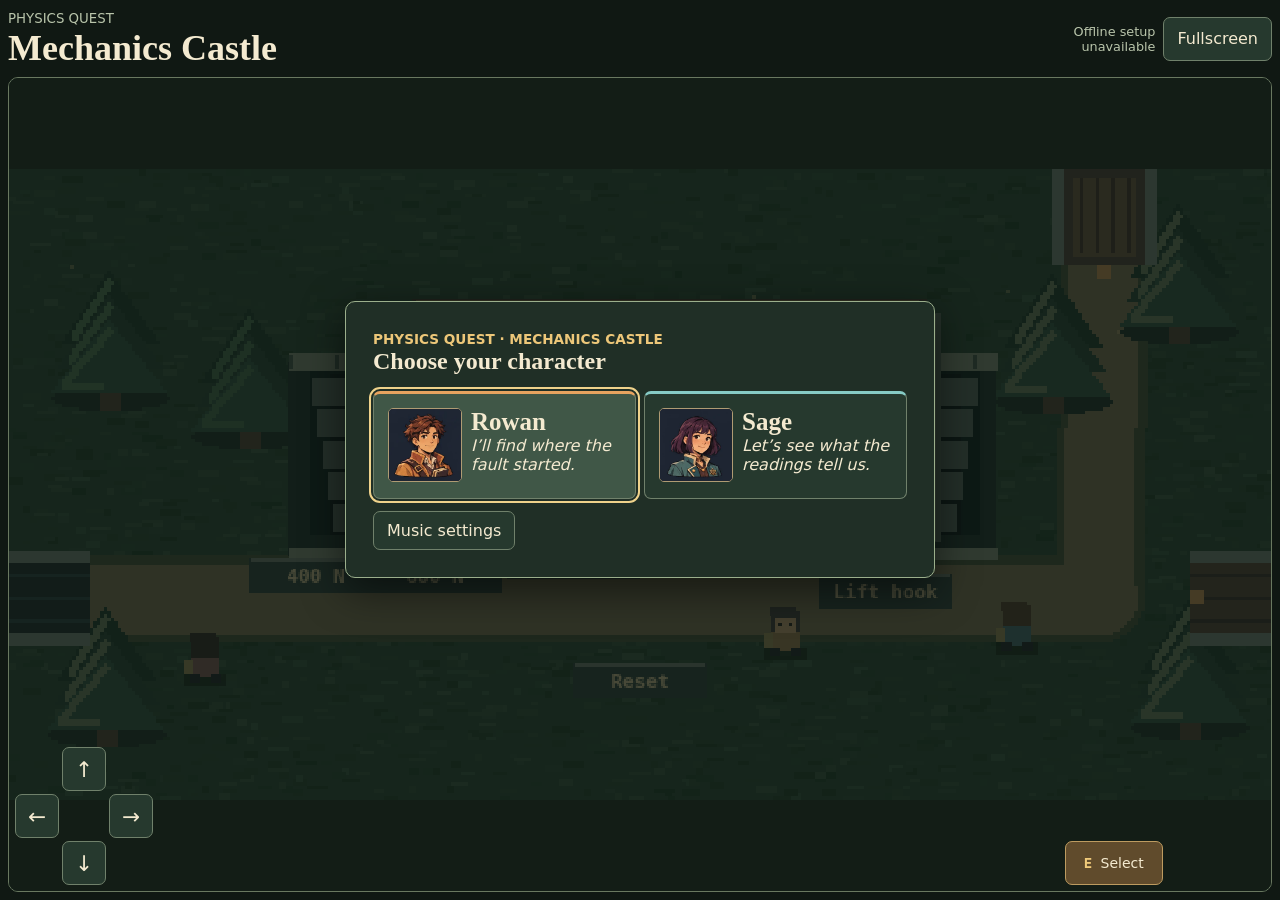
==== commit 199db1ce: "updated order of google tag manager" ====
--- a/index.html
+++ b/index.html
@@ -1,12 +1,12 @@
 <!doctype html>
 <html lang="en"><head><meta charset="utf-8">
 <!-- Google Tag Manager -->
+<script async src="https://www.googletagmanager.com/gtm.js?id=GTM-M3294GNF"></script>
 <script>
   window.dataLayer = window.dataLayer || [];
   function gtag(){dataLayer.push(arguments);}
   gtag('js', new Date());
 </script>
-<script async src="https://www.googletagmanager.com/gtm.js?id=GTM-M3294GNF"></script>
 <!-- End Google Tag Manager -->
 <meta name="viewport" content="width=device-width,initial-scale=1,viewport-fit=cover"><title>Physics Quest · Mechanics Castle</title>
 <meta name="theme-color" content="#101813">
@@ -231,7 +231,12 @@
  refresh();
  setChoice(0);
 }
-function say(text){$('feedback').textContent=text;}
+function say(text=$('feedback').textContent){
+ const feedback=$('feedback'), prompt=$('operator-prompt');
+ const message=text.trim();
+ feedback.hidden=!message||(!prompt.hidden&&message===prompt.textContent.trim());
+ if(feedback.textContent!==text)feedback.textContent=text;
+}
 function intro(){
  music.setTheme(null);
  setTitleScreen(true);
@@ -619,7 +624,7 @@
 }
 function labDone(){return roomIndex===9?gardenBridge:passed;}
 function labReady(){
- if(!consulted.has(roomIndex)){say('Talk to '+operators[roomIndex][0]+' beside the controls.');return false;}
+ if(!consulted.has(roomIndex)){say(operatorPrompt());return false;}
  if(!recovered.has(roomIndex)){say(findPlan(roomIndex));return false;}
  return true;
 }
@@ -1340,7 +1345,7 @@
   if(step<route.length)requestAnimationFrame(walk);
   else{
    mira.walking=false;
-   if(roomIndex===0){say(reported.has(0)?'Mira is on the path. Ask her about the old survey route before heading north.':'Mira is on the path. Explain the lift repair to Sol, then check in with her.');renderActions();}
+   if(roomIndex===0){say(reported.has(0)?'Mira is on the path. Ask her about the old survey route before heading north.':'Mira is back on the path. Check in with her after your repair report.');renderActions();}
   }
  }
  requestAnimationFrame(walk);
@@ -1503,7 +1508,7 @@
   say(objective());return;
  }
  if(where==='console'){
-  if(needsReport(roomIndex))say('Report the fix to '+operators[roomIndex][0]+' by the console.');
+  if(needsReport(roomIndex))say(operatorPrompt());
   else discovery();
   return;
  }
@@ -1512,7 +1517,7 @@
 function lockedText(door){
  if(challengeLatch(door)){
   return needsReport(roomIndex)
-   ?'Explain the repair to '+operators[roomIndex][0]+' to reopen the gate.'
+   ?operatorPrompt()
    :'The gate stays shut until the mechanism works. The '+plans[roomIndex].name+' is still open.';
  }
  if(door.required.includes(-2))return 'The latch is on the far side. Reach Sandstone Pass by way of Stonebridge.';
@@ -1547,6 +1552,7 @@
  const promptElement=$('operator-prompt');
  if(promptElement.textContent!==prompt)promptElement.textContent=prompt;
  promptElement.hidden=!prompt;
+ say();
  syncUtilityButtons();
 }
 const conversations={
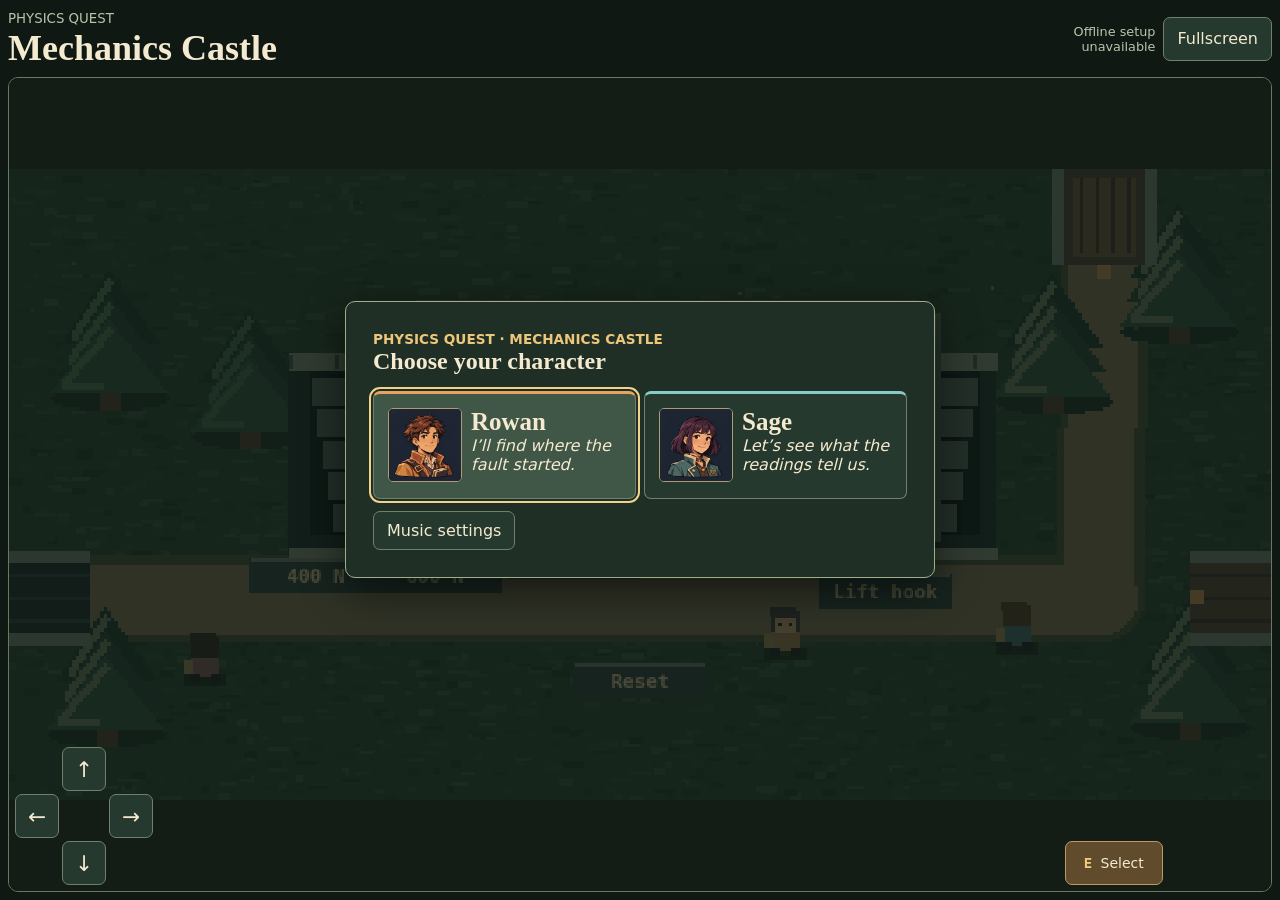
==== commit f893640b: "updated google tag" ====
--- a/index.html
+++ b/index.html
@@ -1,7 +1,7 @@
 <!doctype html>
 <html lang="en"><head><meta charset="utf-8">
 <!-- Google Tag Manager -->
-<script async src="https://www.googletagmanager.com/gtm.js?id=GTM-M3294GNF"></script>
+<script async src="https://www.googletagmanager.com/gtm.js?id=GTM-WGZ9BNWL"></script>
 <script>
   window.dataLayer = window.dataLayer || [];
   function gtag(){dataLayer.push(arguments);}
